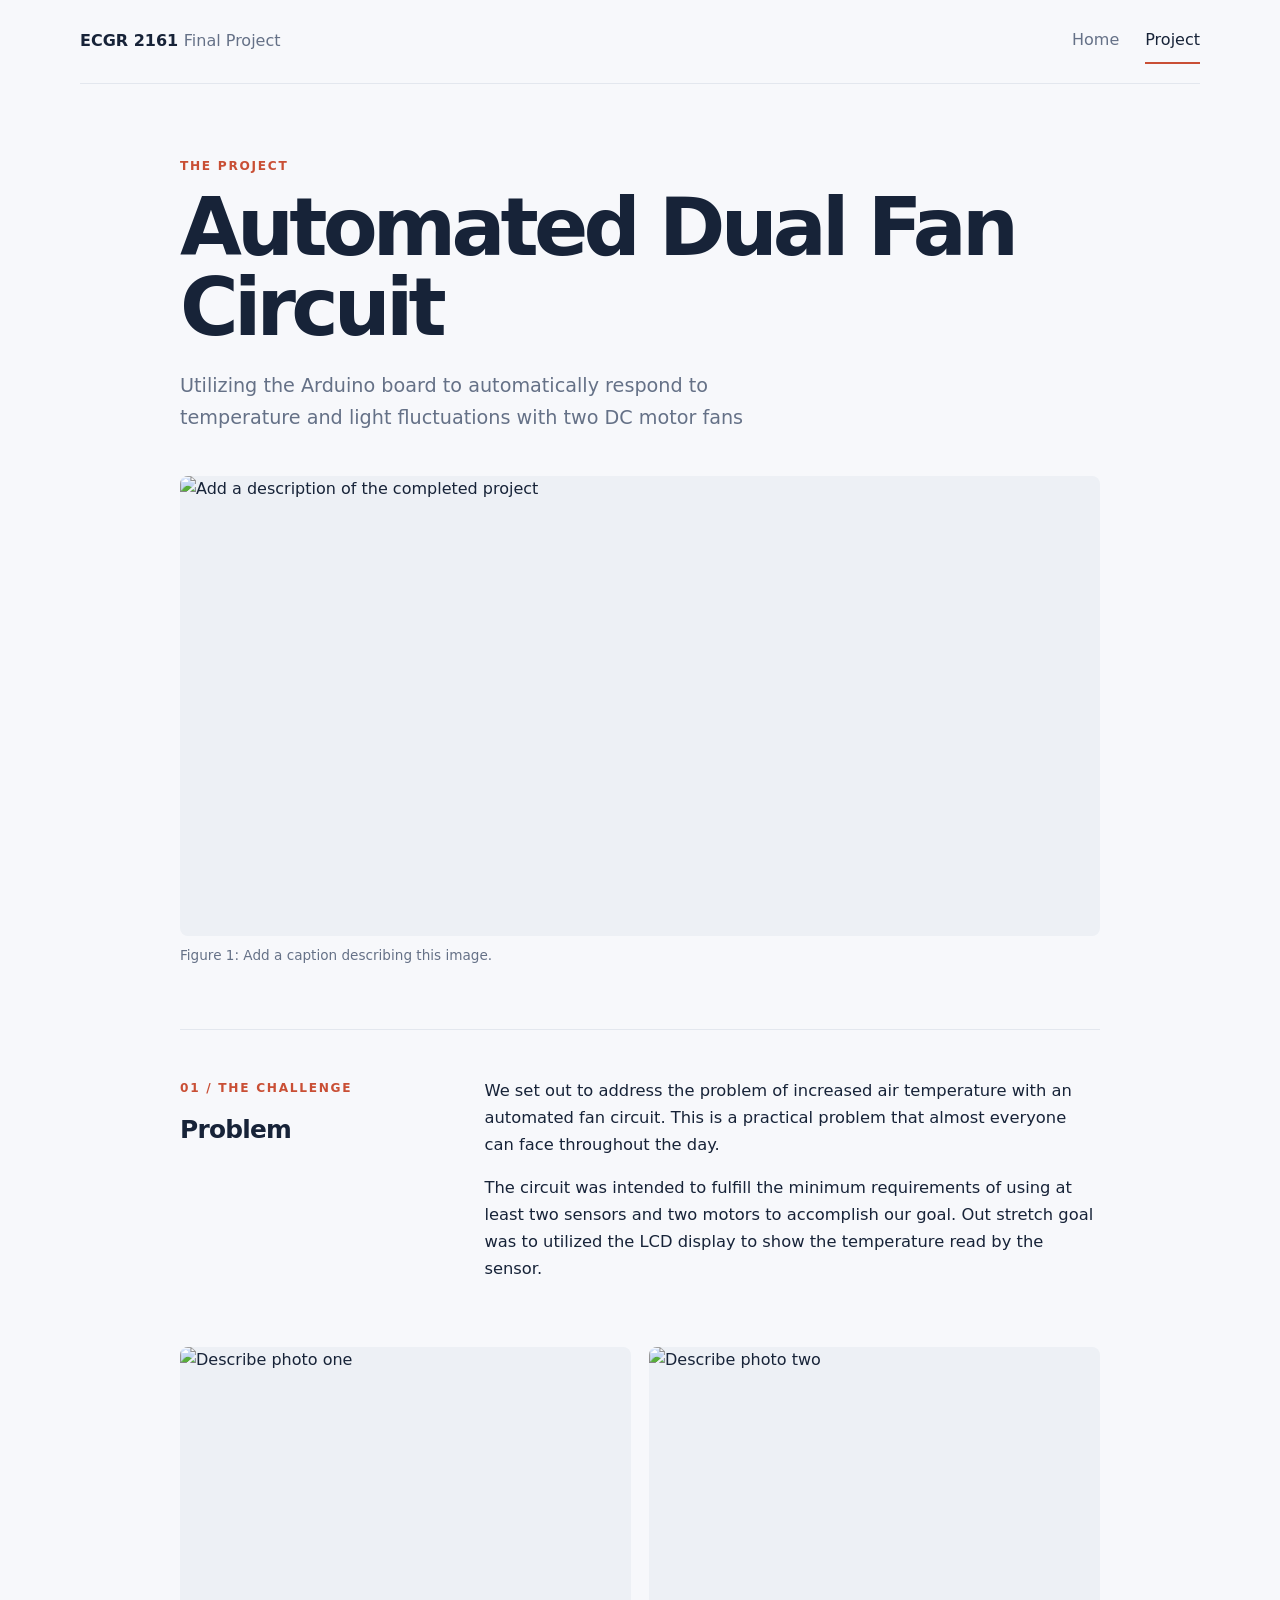
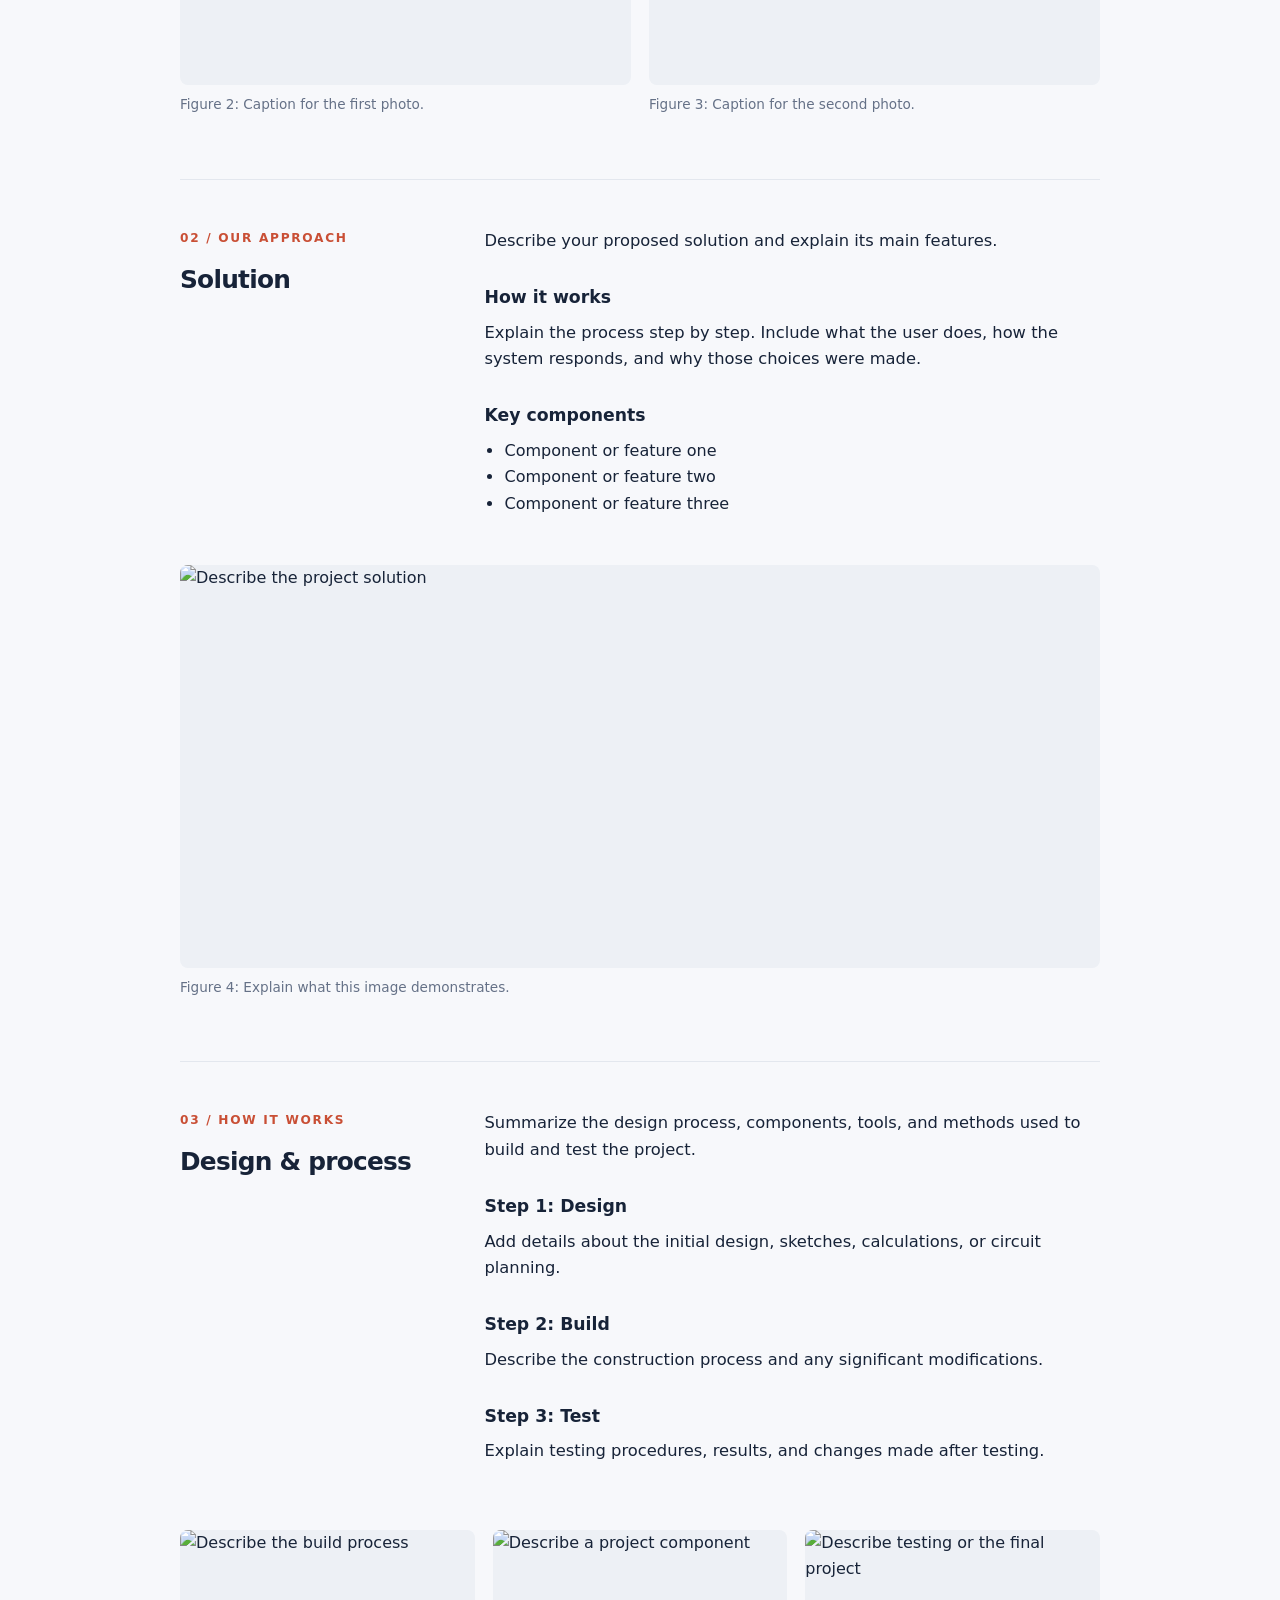
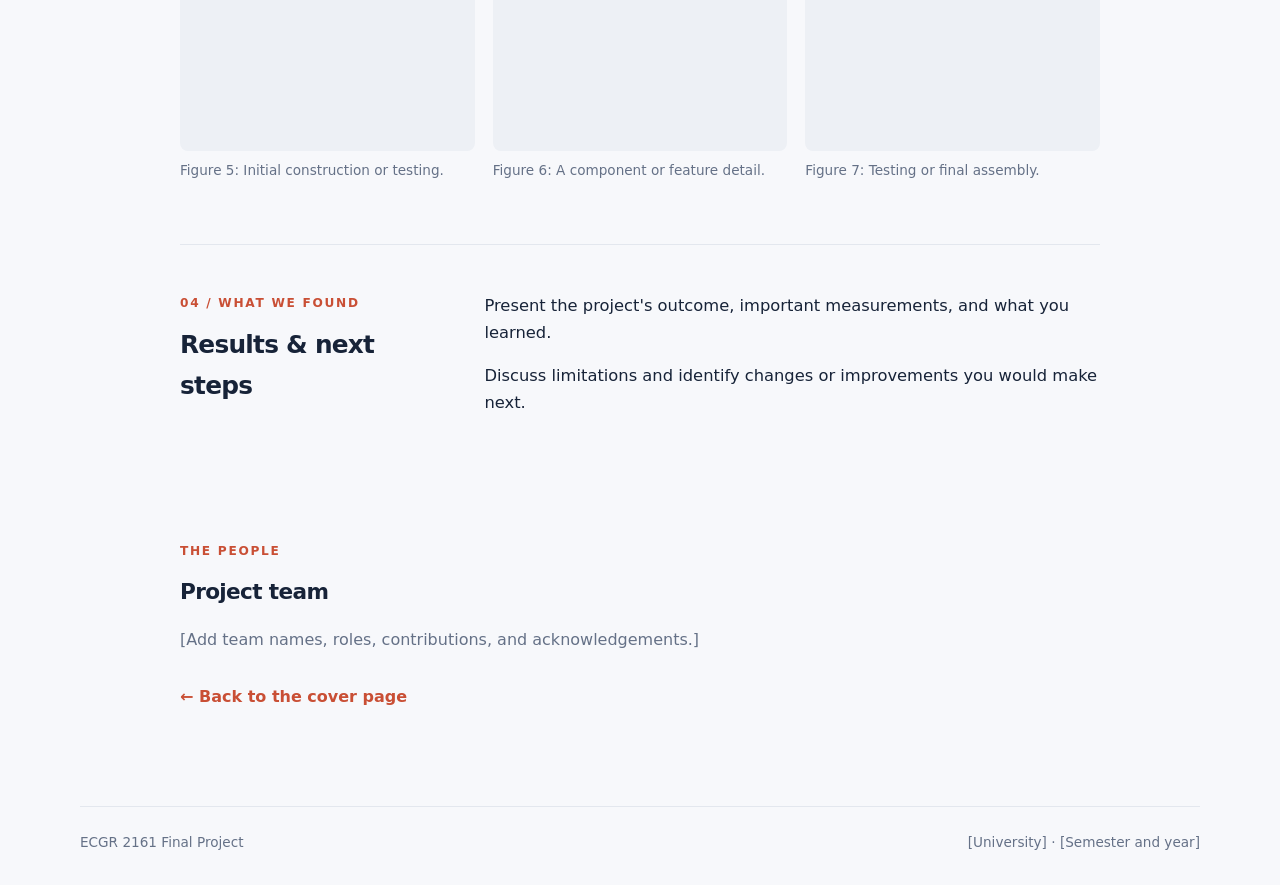
==== project.html @ 703b8fd9 "Revise project intro and challenge explanation Updated project description and challenge details for" ====
<!doctype html>
<html lang="en">
<head>
  <meta charset="utf-8">
  <meta name="viewport" content="width=device-width, initial-scale=1">
  <title>Project | ECGR 2161</title>
  <link rel="stylesheet" href="styles.css">
</head>
<body>
  <header>
    <a class="brand" href="index.html">ECGR 2161 <span>Final Project</span></a>
    <nav aria-label="Main navigation">
      <a href="index.html">Home</a>
      <a aria-current="page" href="project.html">Project</a>
    </nav>
  </header>

  <main class="project">
    <section class="heading">
      <p class="eyebrow">THE PROJECT</p>
      <h1>Automated Dual Fan Circuit</h1>
      <p class="intro">Utilizing the Arduino board to automatically respond to temperature and light fluctuations with two DC motor fans</p>
    </section>

    <figure class="hero-photo">
      <img src="images/project-main.jpg" alt="Add a description of the completed project">
      <figcaption>Figure 1: Add a caption describing this image.</figcaption>
    </figure>

    <section class="detail-section">
      <div class="detail-heading">
        <p class="eyebrow">01 / THE CHALLENGE</p>
        <h2>Problem</h2>
      </div>
      <div class="detail-copy">
        <p>We set out to address the problem of increased air temperature with an automated fan circuit. This is a practical problem that almost everyone can face throughout the day.</p>
        <p>The circuit was intended to fulfill the minimum requirements of using at least two sensors and two motors to accomplish our goal. Out stretch goal was to utilized the LCD display to show the temperature read by the sensor.</p>
      </div>
    </section>

    <figure class="photo-row">
      <div>
        <img src="images/problem-1.jpg" alt="Describe photo one">
        <figcaption>Figure 2: Caption for the first photo.</figcaption>
      </div>
      <div>
        <img src="images/problem-2.jpg" alt="Describe photo two">
        <figcaption>Figure 3: Caption for the second photo.</figcaption>
      </div>
    </figure>

    <section class="detail-section">
      <div class="detail-heading">
        <p class="eyebrow">02 / OUR APPROACH</p>
        <h2>Solution</h2>
      </div>
      <div class="detail-copy">
        <p>Describe your proposed solution and explain its main features.</p>
        <h3>How it works</h3>
        <p>Explain the process step by step. Include what the user does, how the system responds, and why those choices were made.</p>
        <h3>Key components</h3>
        <ul>
          <li>Component or feature one</li>
          <li>Component or feature two</li>
          <li>Component or feature three</li>
        </ul>
      </div>
    </section>

    <figure class="wide-photo">
      <img src="images/solution.jpg" alt="Describe the project solution">
      <figcaption>Figure 4: Explain what this image demonstrates.</figcaption>
    </figure>

    <section class="detail-section">
      <div class="detail-heading">
        <p class="eyebrow">03 / HOW IT WORKS</p>
        <h2>Design &amp; process</h2>
      </div>
      <div class="detail-copy">
        <p>Summarize the design process, components, tools, and methods used to build and test the project.</p>
        <h3>Step 1: Design</h3>
        <p>Add details about the initial design, sketches, calculations, or circuit planning.</p>
        <h3>Step 2: Build</h3>
        <p>Describe the construction process and any significant modifications.</p>
        <h3>Step 3: Test</h3>
        <p>Explain testing procedures, results, and changes made after testing.</p>
      </div>
    </section>

    <div class="gallery" aria-label="Project photo gallery">
      <figure>
        <img src="images/process-1.jpg" alt="Describe the build process">
        <figcaption>Figure 5: Initial construction or testing.</figcaption>
      </figure>
      <figure>
        <img src="images/process-2.jpg" alt="Describe a project component">
        <figcaption>Figure 6: A component or feature detail.</figcaption>
      </figure>
      <figure>
        <img src="images/process-3.jpg" alt="Describe testing or the final project">
        <figcaption>Figure 7: Testing or final assembly.</figcaption>
      </figure>
    </div>

    <section class="detail-section">
      <div class="detail-heading">
        <p class="eyebrow">04 / WHAT WE FOUND</p>
        <h2>Results &amp; next steps</h2>
      </div>
      <div class="detail-copy">
        <p>Present the project's outcome, important measurements, and what you learned.</p>
        <p>Discuss limitations and identify changes or improvements you would make next.</p>
      </div>
    </section>

    <section class="team">
      <p class="eyebrow">THE PEOPLE</p>
      <h2>Project team</h2>
      <p>[Add team names, roles, contributions, and acknowledgements.]</p>
    </section>

    <a class="link" href="index.html">← Back to the cover page</a>
  </main>

  <footer>ECGR 2161 Final Project <span>[University] · [Semester and year]</span></footer>
</body>
</html>
---- styles.css ----
:root{font-family:Inter,ui-sans-serif,system-ui,-apple-system,"Segoe UI",sans-serif;color:#172338;background:#f7f8fb;line-height:1.65;--muted:#657187;--accent:#c94f35;--line:#e3e7ee}*{box-sizing:border-box}body{margin:0}a{color:inherit}header,footer{width:min(1120px,calc(100% - 48px));margin:auto}header{min-height:84px;display:flex;align-items:center;justify-content:space-between;gap:24px;border-bottom:1px solid var(--line)}.brand{font-weight:800;text-decoration:none}.brand span{color:var(--muted);font-weight:500}nav{display:flex;gap:26px}nav a{text-decoration:none;color:var(--muted);padding:8px 0}nav a:hover,nav a[aria-current="page"]{color:#172338;border-bottom:2px solid var(--accent)}main{width:min(920px,calc(100% - 48px));margin:auto}.hero{padding:clamp(80px,14vw,150px) 0 90px}.eyebrow{color:var(--accent);font-size:.76rem;font-weight:800;letter-spacing:.14em}h1,h2,p{margin-top:0}h1{font-size:clamp(3rem,8vw,6rem);line-height:1;letter-spacing:-.06em;margin-bottom:22px}h1 span{color:var(--accent)}.intro{max-width:620px;color:var(--muted);font-size:1.2rem}.button{display:inline-block;margin:16px 0;padding:13px 20px;border-radius:6px;background:#172338;color:white;text-decoration:none;font-weight:700}.button:hover{background:var(--accent)}.muted{color:var(--muted);font-size:.9rem}.summary,article{padding:28px;border:1px solid var(--line);border-radius:10px;background:white}.summary{display:grid;grid-template-columns:1fr 1.2fr;gap:8px 32px}.summary .eyebrow,.summary h2{margin-bottom:0}.summary>p:nth-of-type(2){color:var(--muted)}.link{color:var(--accent);font-weight:750;text-decoration:none}.link:hover{text-decoration:underline}.project{padding:72px 0 96px}.heading{margin-bottom:42px}.heading h1{font-size:clamp(2.8rem,7vw,5rem)}figure{margin:0}img{display:block;width:100%;height:auto;border-radius:8px;background:#edf0f5}.hero-photo,.wide-photo{margin:0 0 64px}.hero-photo img{aspect-ratio:16/8;object-fit:cover}.wide-photo img{aspect-ratio:16/7;object-fit:cover}.photo-row{display:grid;grid-template-columns:1fr 1fr;gap:18px;margin:0 0 64px}.photo-row img{aspect-ratio:4/3;object-fit:cover}.gallery{display:grid;grid-template-columns:repeat(3,1fr);gap:18px;margin:0 0 64px}.gallery img{aspect-ratio:4/3;object-fit:cover}.gallery figure{min-width:0}figcaption{padding-top:10px;color:var(--muted);font-size:.85rem;line-height:1.45}.detail-section{display:grid;grid-template-columns:minmax(180px,.75fr) minmax(0,1.8fr);gap:48px;padding:48px 0;border-top:1px solid var(--line)}.detail-heading h2{font-size:1.55rem;letter-spacing:-.03em}.detail-copy{min-width:0}.detail-copy p{font-size:1.02rem}.detail-copy h3{margin:28px 0 8px;font-size:1.08rem}.detail-copy ul{margin:8px 0 0;padding-left:20px}.team{margin:60px 0 30px}.team h2{font-size:1.35rem;letter-spacing:-.03em}.team p:last-child{color:var(--muted)}footer{display:flex;justify-content:space-between;gap:16px;padding:24px 0 32px;border-top:1px solid var(--line);color:var(--muted);font-size:.85rem}@media(max-width:640px){header,footer{width:calc(100% - 32px)}main{width:calc(100% - 32px)}.brand span{display:block;font-size:.82rem}nav{gap:16px}.summary,.detail-section{grid-template-columns:1fr}.detail-section{gap:8px;padding:36px 0}.photo-row,.gallery{grid-template-columns:1fr}.hero-photo,.wide-photo,.photo-row,.gallery{margin-bottom:44px}.hero-photo img{aspect-ratio:4/3}.wide-photo img{aspect-ratio:4/3}footer{flex-direction:column}}
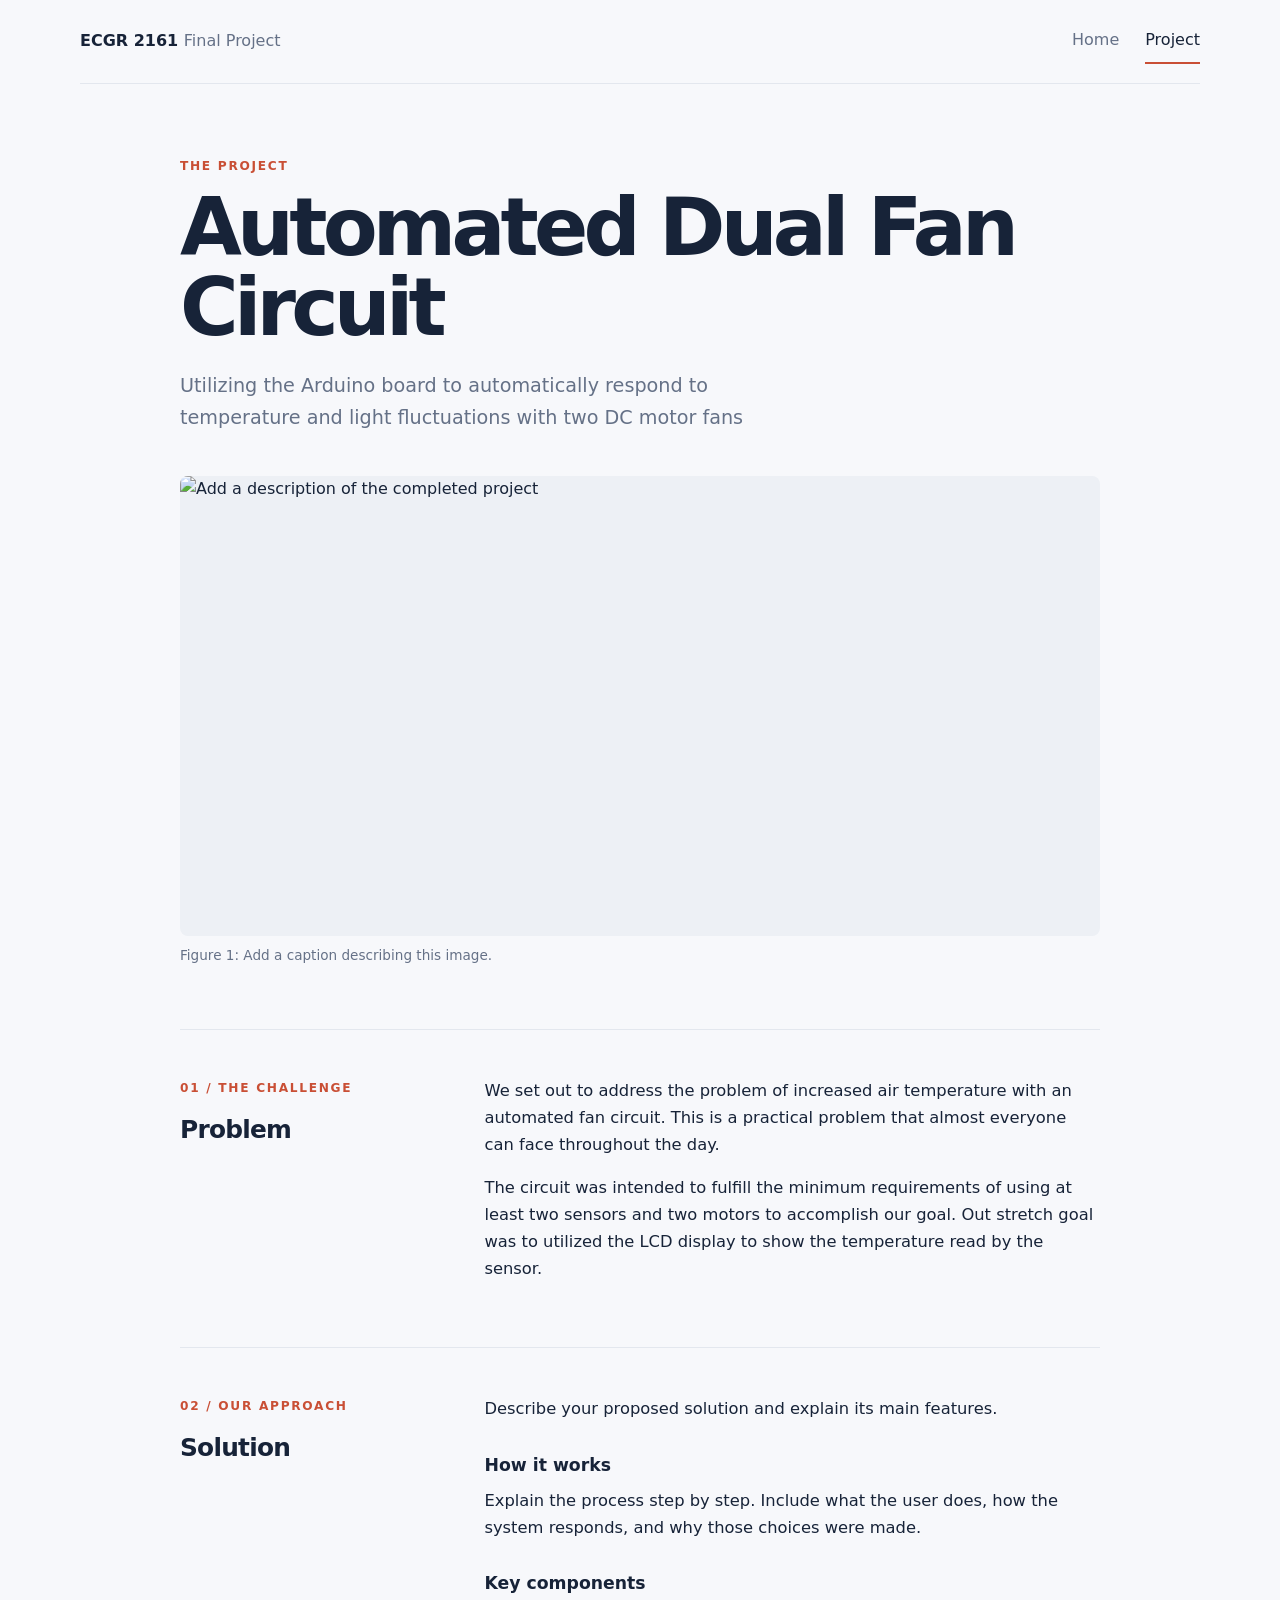
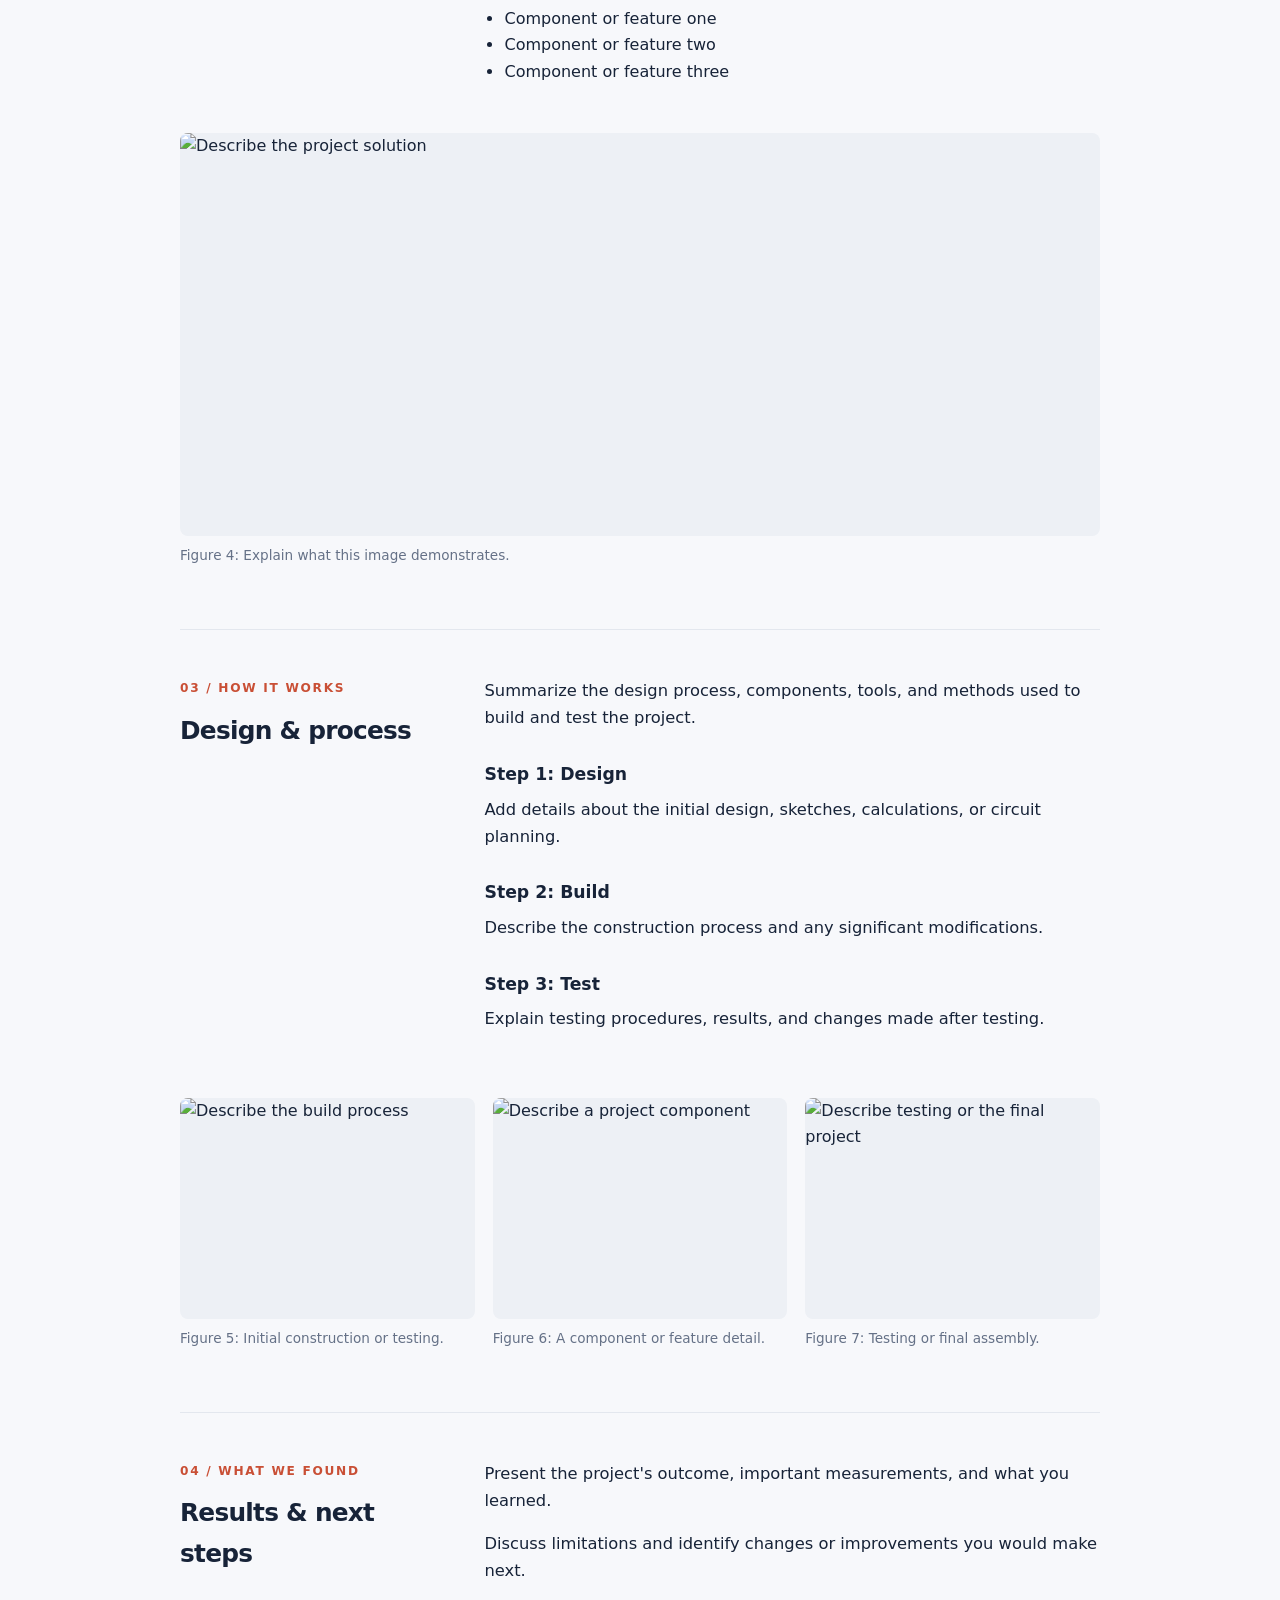
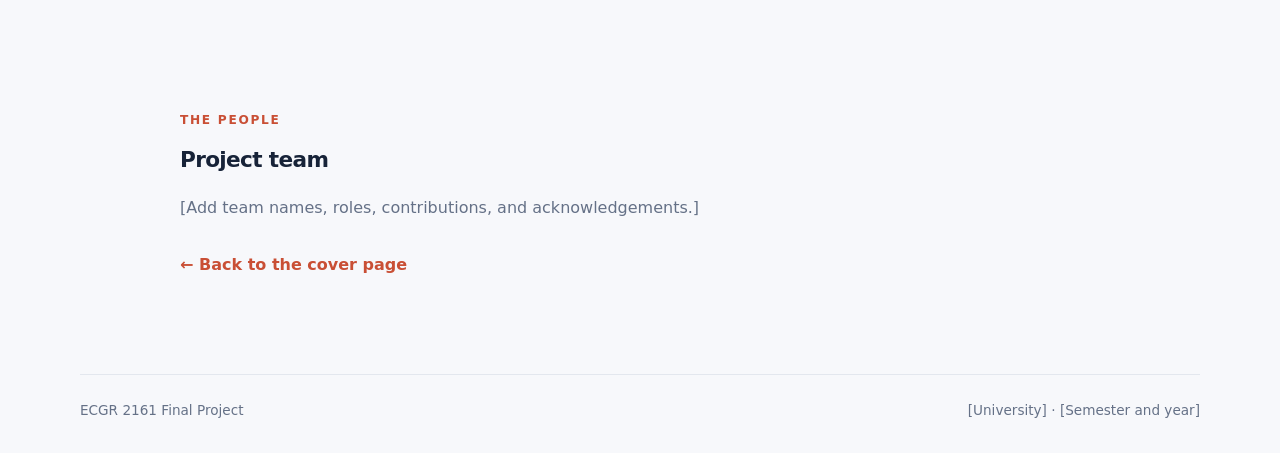
==== commit be73b009: "Remove photo figures from project.html Removed photo figures from the project description." ====
--- a/project.html
+++ b/project.html
@@ -37,17 +37,6 @@
         <p>The circuit was intended to fulfill the minimum requirements of using at least two sensors and two motors to accomplish our goal. Out stretch goal was to utilized the LCD display to show the temperature read by the sensor.</p>
       </div>
     </section>
-
-    <figure class="photo-row">
-      <div>
-        <img src="images/problem-1.jpg" alt="Describe photo one">
-        <figcaption>Figure 2: Caption for the first photo.</figcaption>
-      </div>
-      <div>
-        <img src="images/problem-2.jpg" alt="Describe photo two">
-        <figcaption>Figure 3: Caption for the second photo.</figcaption>
-      </div>
-    </figure>
 
     <section class="detail-section">
       <div class="detail-heading">
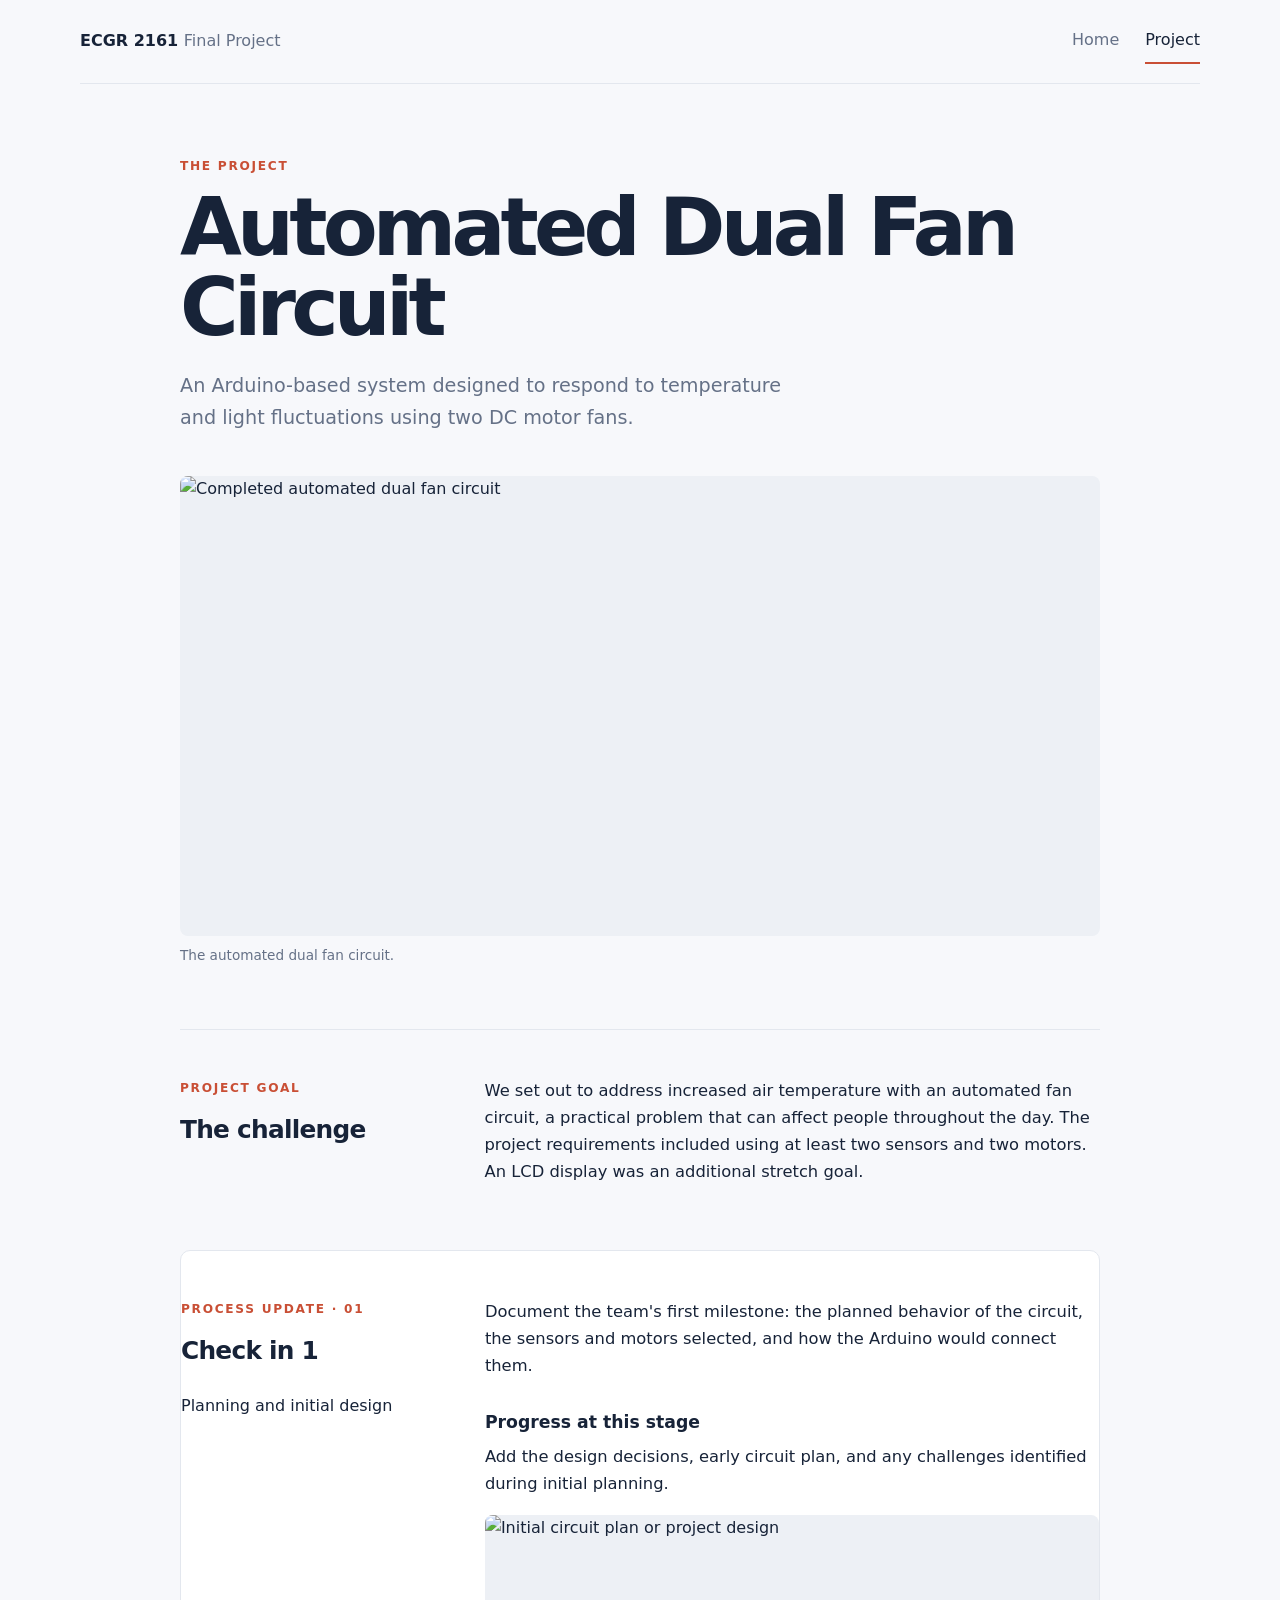
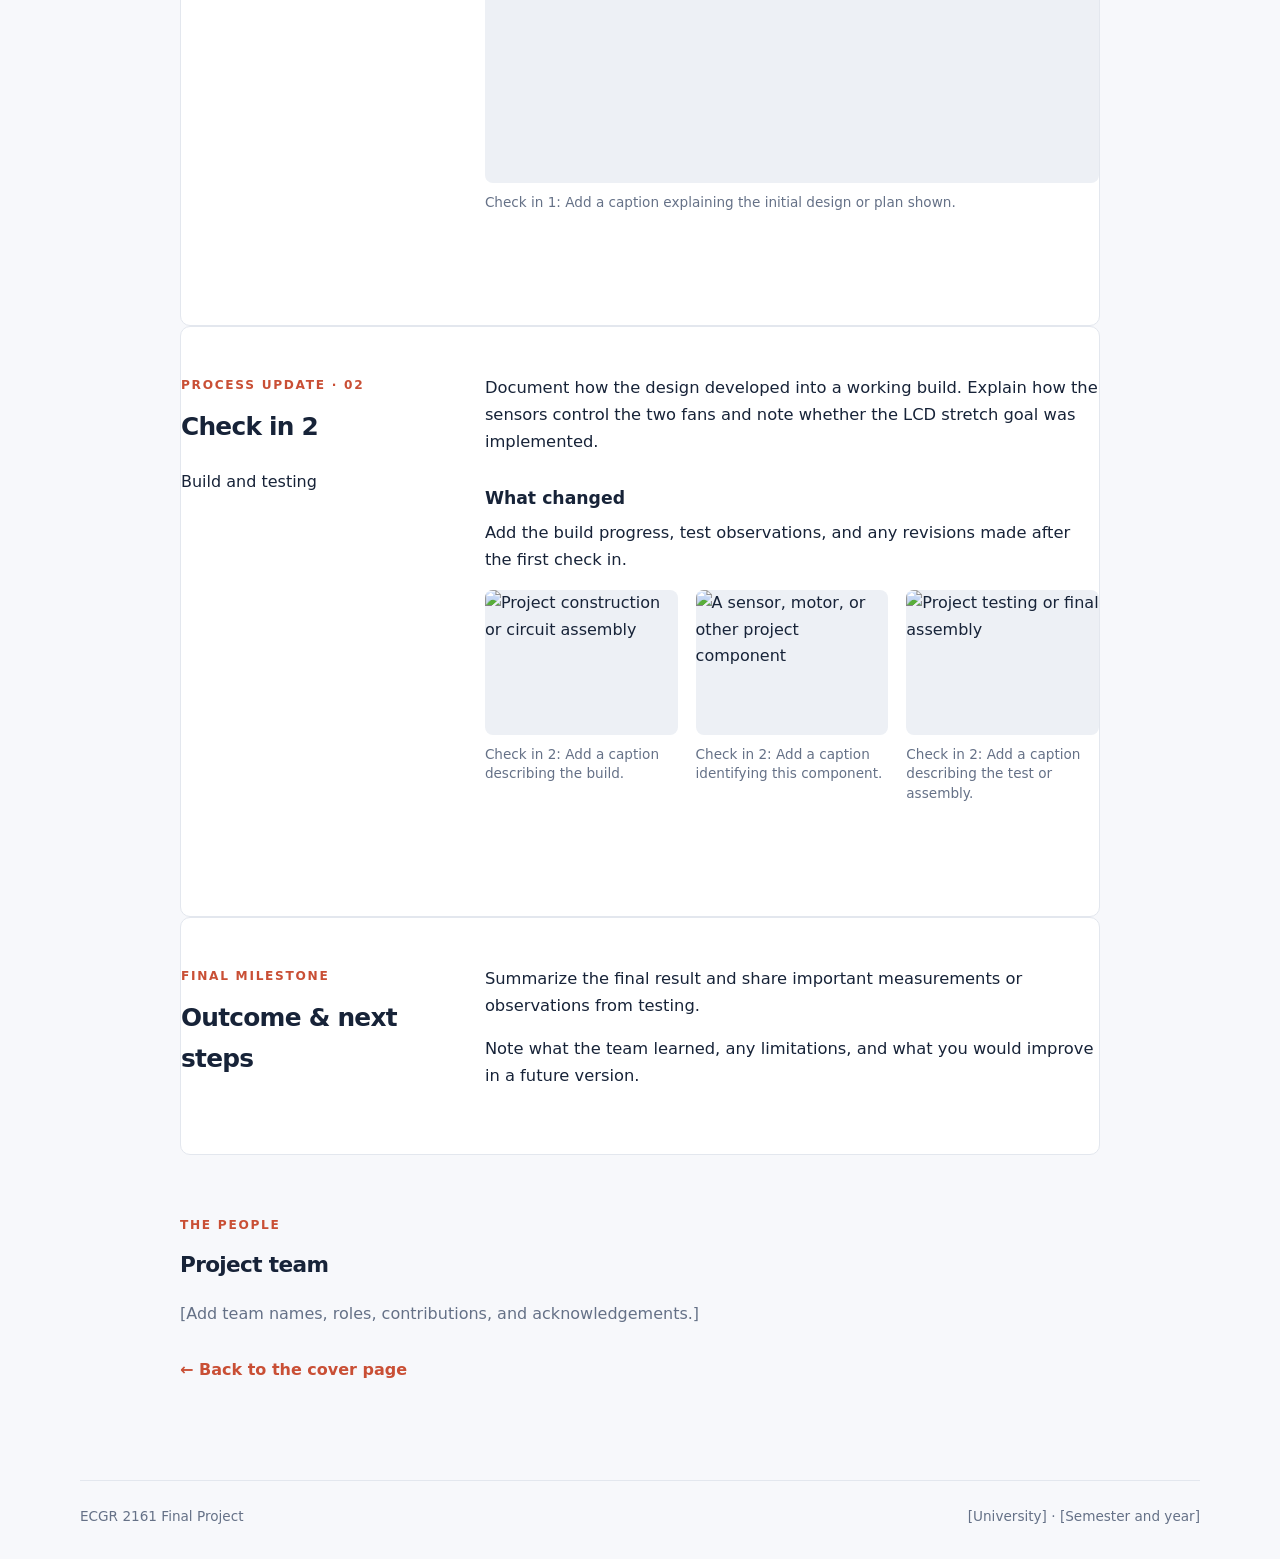
==== commit 877fe463: "Restructure project page as a process timeline" ====
--- a/project.html
+++ b/project.html
@@ -19,88 +19,79 @@
     <section class="heading">
       <p class="eyebrow">THE PROJECT</p>
       <h1>Automated Dual Fan Circuit</h1>
-      <p class="intro">Utilizing the Arduino board to automatically respond to temperature and light fluctuations with two DC motor fans</p>
+      <p class="intro">An Arduino-based system designed to respond to temperature and light fluctuations using two DC motor fans.</p>
     </section>
 
     <figure class="hero-photo">
-      <img src="images/project-main.jpg" alt="Add a description of the completed project">
-      <figcaption>Figure 1: Add a caption describing this image.</figcaption>
+      <img src="images/project-main.jpg" alt="Completed automated dual fan circuit">
+      <figcaption>The automated dual fan circuit.</figcaption>
     </figure>
 
     <section class="detail-section">
       <div class="detail-heading">
-        <p class="eyebrow">01 / THE CHALLENGE</p>
-        <h2>Problem</h2>
+        <p class="eyebrow">PROJECT GOAL</p>
+        <h2>The challenge</h2>
       </div>
       <div class="detail-copy">
-        <p>We set out to address the problem of increased air temperature with an automated fan circuit. This is a practical problem that almost everyone can face throughout the day.</p>
-        <p>The circuit was intended to fulfill the minimum requirements of using at least two sensors and two motors to accomplish our goal. Out stretch goal was to utilized the LCD display to show the temperature read by the sensor.</p>
+        <p>We set out to address increased air temperature with an automated fan circuit, a practical problem that can affect people throughout the day. The project requirements included using at least two sensors and two motors. An LCD display was an additional stretch goal.</p>
       </div>
     </section>
 
-    <section class="detail-section">
-      <div class="detail-heading">
-        <p class="eyebrow">02 / OUR APPROACH</p>
-        <h2>Solution</h2>
-      </div>
-      <div class="detail-copy">
-        <p>Describe your proposed solution and explain its main features.</p>
-        <h3>How it works</h3>
-        <p>Explain the process step by step. Include what the user does, how the system responds, and why those choices were made.</p>
-        <h3>Key components</h3>
-        <ul>
-          <li>Component or feature one</li>
-          <li>Component or feature two</li>
-          <li>Component or feature three</li>
-        </ul>
-      </div>
-    </section>
+    <section class="timeline" aria-label="Project process timeline">
+      <article class="detail-section timeline-entry">
+        <div class="detail-heading">
+          <p class="eyebrow">PROCESS UPDATE · 01</p>
+          <h2>Check in 1</h2>
+          <p>Planning and initial design</p>
+        </div>
+        <div class="detail-copy">
+          <p>Document the team's first milestone: the planned behavior of the circuit, the sensors and motors selected, and how the Arduino would connect them.</p>
+          <h3>Progress at this stage</h3>
+          <p>Add the design decisions, early circuit plan, and any challenges identified during initial planning.</p>
+          <figure class="wide-photo">
+            <img src="images/solution.jpg" alt="Initial circuit plan or project design">
+            <figcaption>Check in 1: Add a caption explaining the initial design or plan shown.</figcaption>
+          </figure>
+        </div>
+      </article>
 
-    <figure class="wide-photo">
-      <img src="images/solution.jpg" alt="Describe the project solution">
-      <figcaption>Figure 4: Explain what this image demonstrates.</figcaption>
-    </figure>
+      <article class="detail-section timeline-entry">
+        <div class="detail-heading">
+          <p class="eyebrow">PROCESS UPDATE · 02</p>
+          <h2>Check in 2</h2>
+          <p>Build and testing</p>
+        </div>
+        <div class="detail-copy">
+          <p>Document how the design developed into a working build. Explain how the sensors control the two fans and note whether the LCD stretch goal was implemented.</p>
+          <h3>What changed</h3>
+          <p>Add the build progress, test observations, and any revisions made after the first check in.</p>
+          <div class="gallery" aria-label="Check in 2 build and testing photos">
+            <figure>
+              <img src="images/process-1.jpg" alt="Project construction or circuit assembly">
+              <figcaption>Check in 2: Add a caption describing the build.</figcaption>
+            </figure>
+            <figure>
+              <img src="images/process-2.jpg" alt="A sensor, motor, or other project component">
+              <figcaption>Check in 2: Add a caption identifying this component.</figcaption>
+            </figure>
+            <figure>
+              <img src="images/process-3.jpg" alt="Project testing or final assembly">
+              <figcaption>Check in 2: Add a caption describing the test or assembly.</figcaption>
+            </figure>
+          </div>
+        </div>
+      </article>
 
-    <section class="detail-section">
-      <div class="detail-heading">
-        <p class="eyebrow">03 / HOW IT WORKS</p>
-        <h2>Design &amp; process</h2>
-      </div>
-      <div class="detail-copy">
-        <p>Summarize the design process, components, tools, and methods used to build and test the project.</p>
-        <h3>Step 1: Design</h3>
-        <p>Add details about the initial design, sketches, calculations, or circuit planning.</p>
-        <h3>Step 2: Build</h3>
-        <p>Describe the construction process and any significant modifications.</p>
-        <h3>Step 3: Test</h3>
-        <p>Explain testing procedures, results, and changes made after testing.</p>
-      </div>
-    </section>
-
-    <div class="gallery" aria-label="Project photo gallery">
-      <figure>
-        <img src="images/process-1.jpg" alt="Describe the build process">
-        <figcaption>Figure 5: Initial construction or testing.</figcaption>
-      </figure>
-      <figure>
-        <img src="images/process-2.jpg" alt="Describe a project component">
-        <figcaption>Figure 6: A component or feature detail.</figcaption>
-      </figure>
-      <figure>
-        <img src="images/process-3.jpg" alt="Describe testing or the final project">
-        <figcaption>Figure 7: Testing or final assembly.</figcaption>
-      </figure>
-    </div>
-
-    <section class="detail-section">
-      <div class="detail-heading">
-        <p class="eyebrow">04 / WHAT WE FOUND</p>
-        <h2>Results &amp; next steps</h2>
-      </div>
-      <div class="detail-copy">
-        <p>Present the project's outcome, important measurements, and what you learned.</p>
-        <p>Discuss limitations and identify changes or improvements you would make next.</p>
-      </div>
+      <article class="detail-section timeline-entry">
+        <div class="detail-heading">
+          <p class="eyebrow">FINAL MILESTONE</p>
+          <h2>Outcome &amp; next steps</h2>
+        </div>
+        <div class="detail-copy">
+          <p>Summarize the final result and share important measurements or observations from testing.</p>
+          <p>Note what the team learned, any limitations, and what you would improve in a future version.</p>
+        </div>
+      </article>
     </section>
 
     <section class="team">
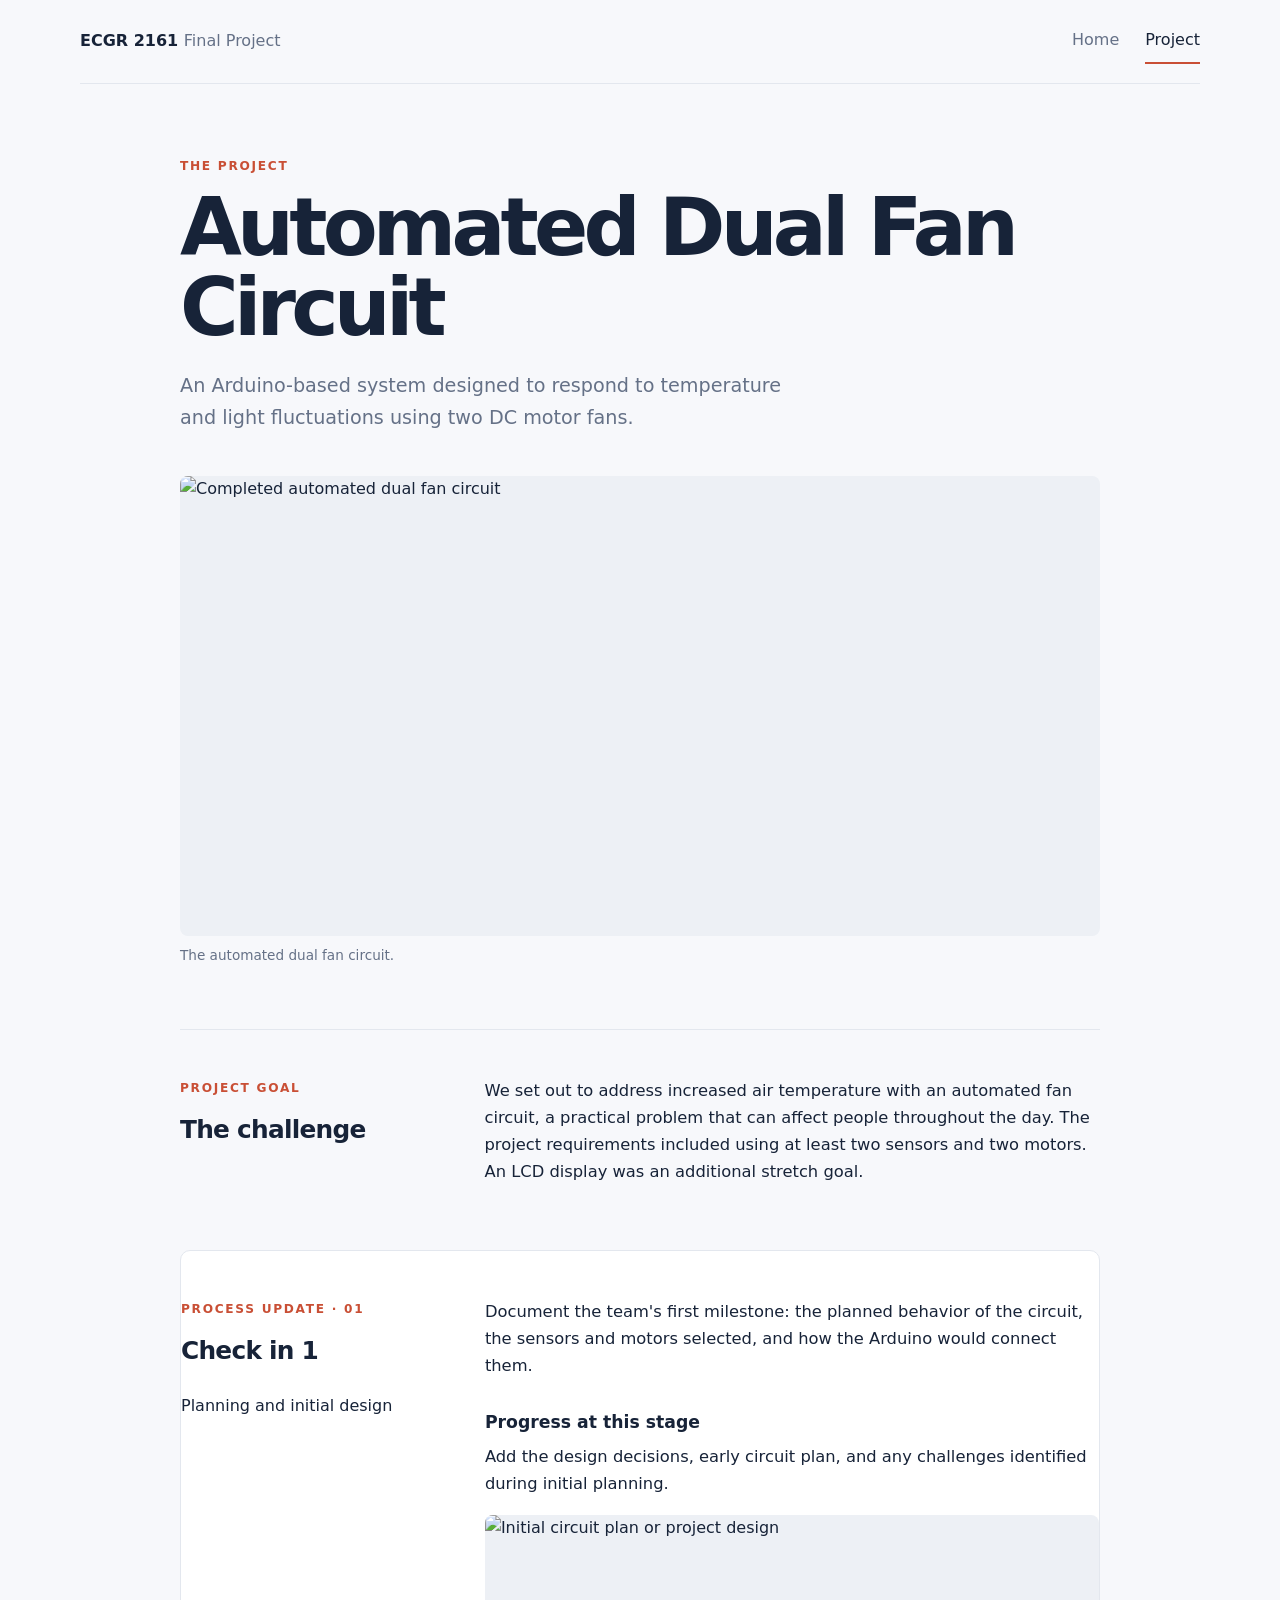
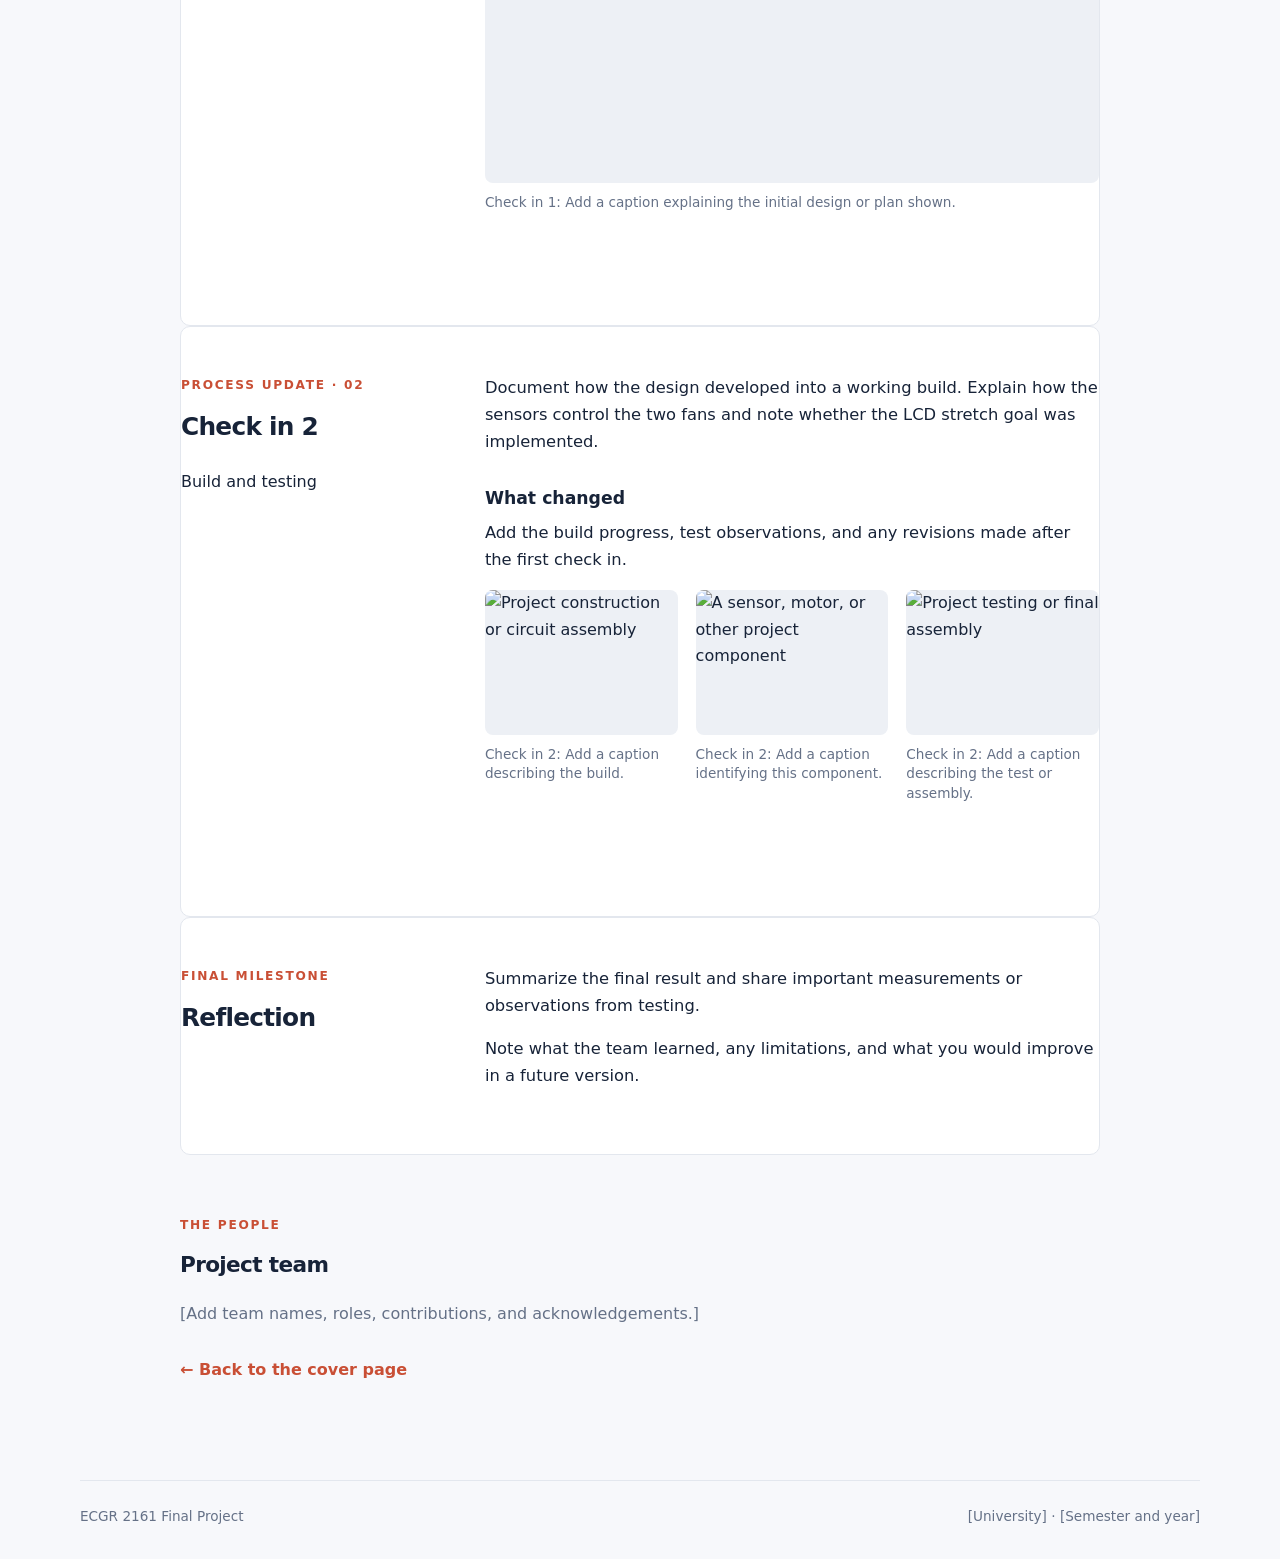
==== commit b170a288: "Change heading from 'Outcome & next steps' to 'Reflection'" ====
--- a/project.html
+++ b/project.html
@@ -85,7 +85,7 @@
       <article class="detail-section timeline-entry">
         <div class="detail-heading">
           <p class="eyebrow">FINAL MILESTONE</p>
-          <h2>Outcome &amp; next steps</h2>
+          <h2>Reflection</h2>
         </div>
         <div class="detail-copy">
           <p>Summarize the final result and share important measurements or observations from testing.</p>
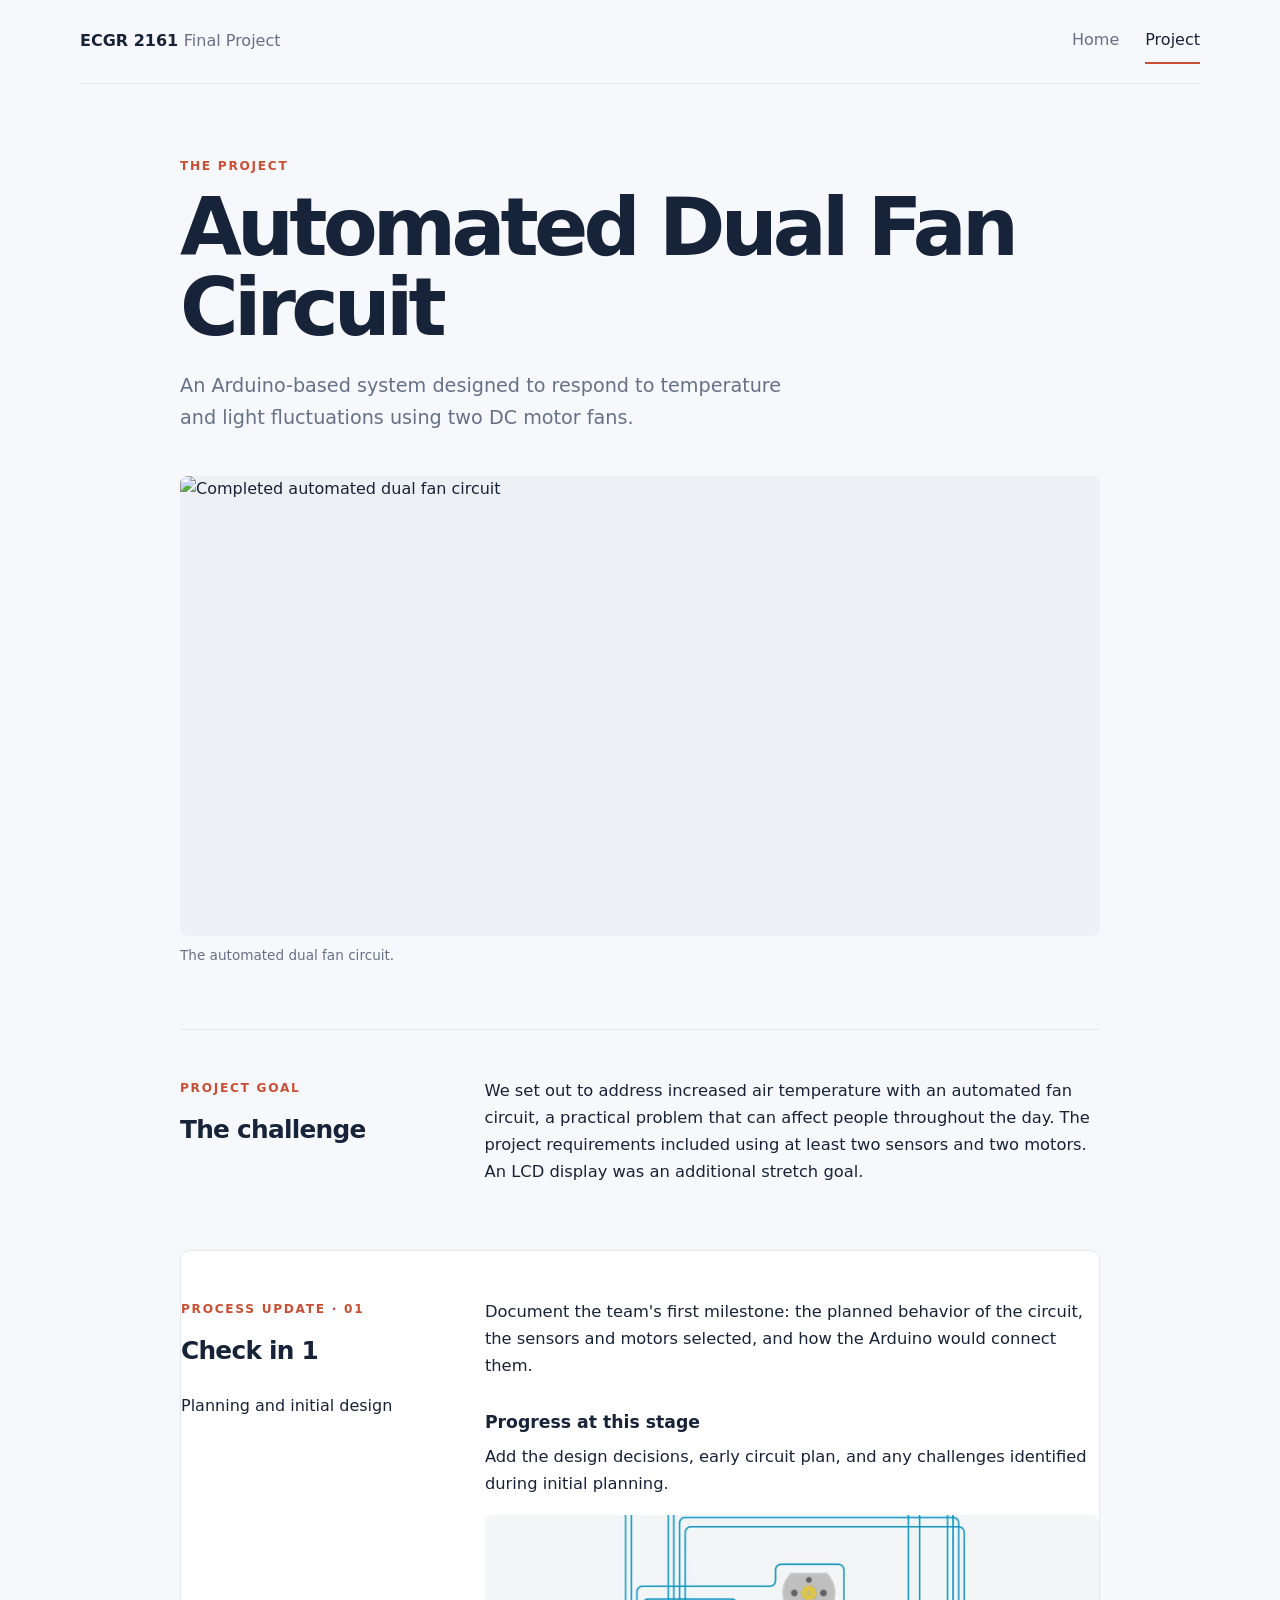
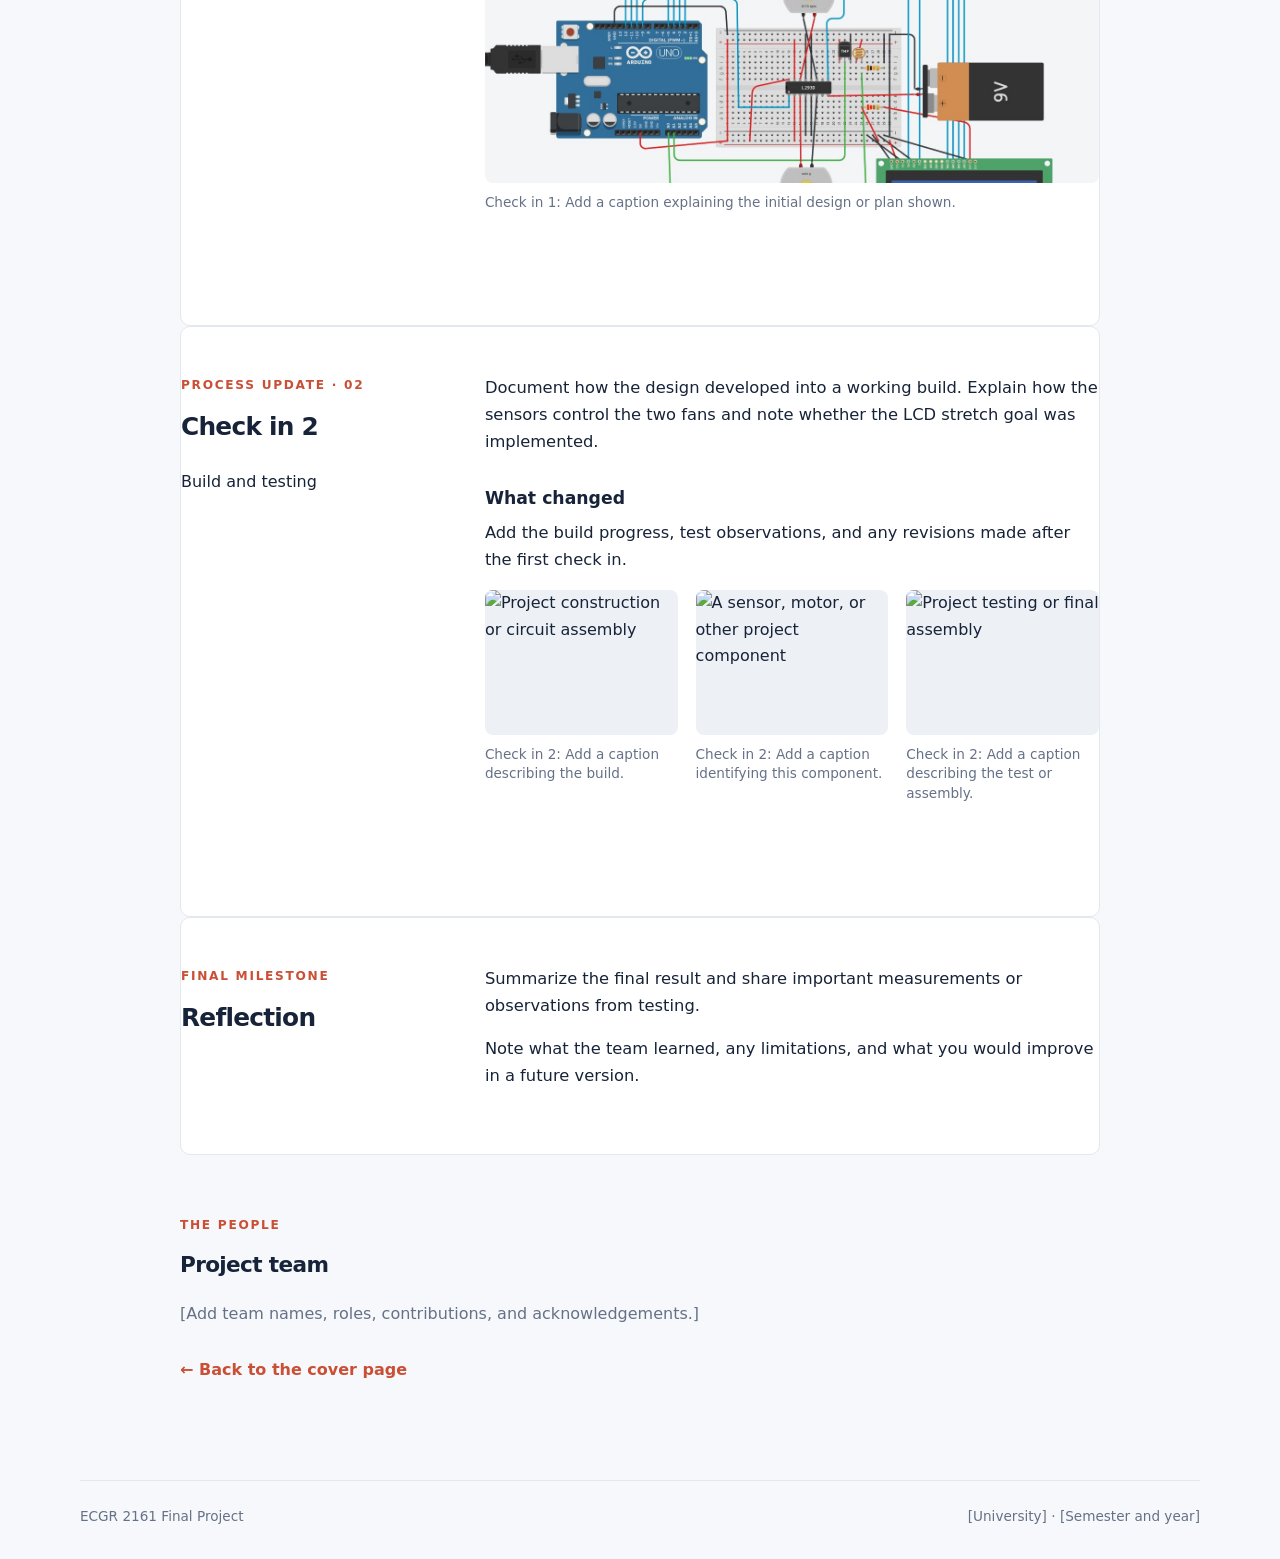
==== commit 3fb845bb: "Update image source in project.html" ====
--- a/project.html
+++ b/project.html
@@ -49,7 +49,7 @@
           <h3>Progress at this stage</h3>
           <p>Add the design decisions, early circuit plan, and any challenges identified during initial planning.</p>
           <figure class="wide-photo">
-            <img src="images/solution.jpg" alt="Initial circuit plan or project design">
+            <img src="Screenshot 2026-11-23 091937.jpg" alt="Initial circuit plan or project design">
             <figcaption>Check in 1: Add a caption explaining the initial design or plan shown.</figcaption>
           </figure>
         </div>
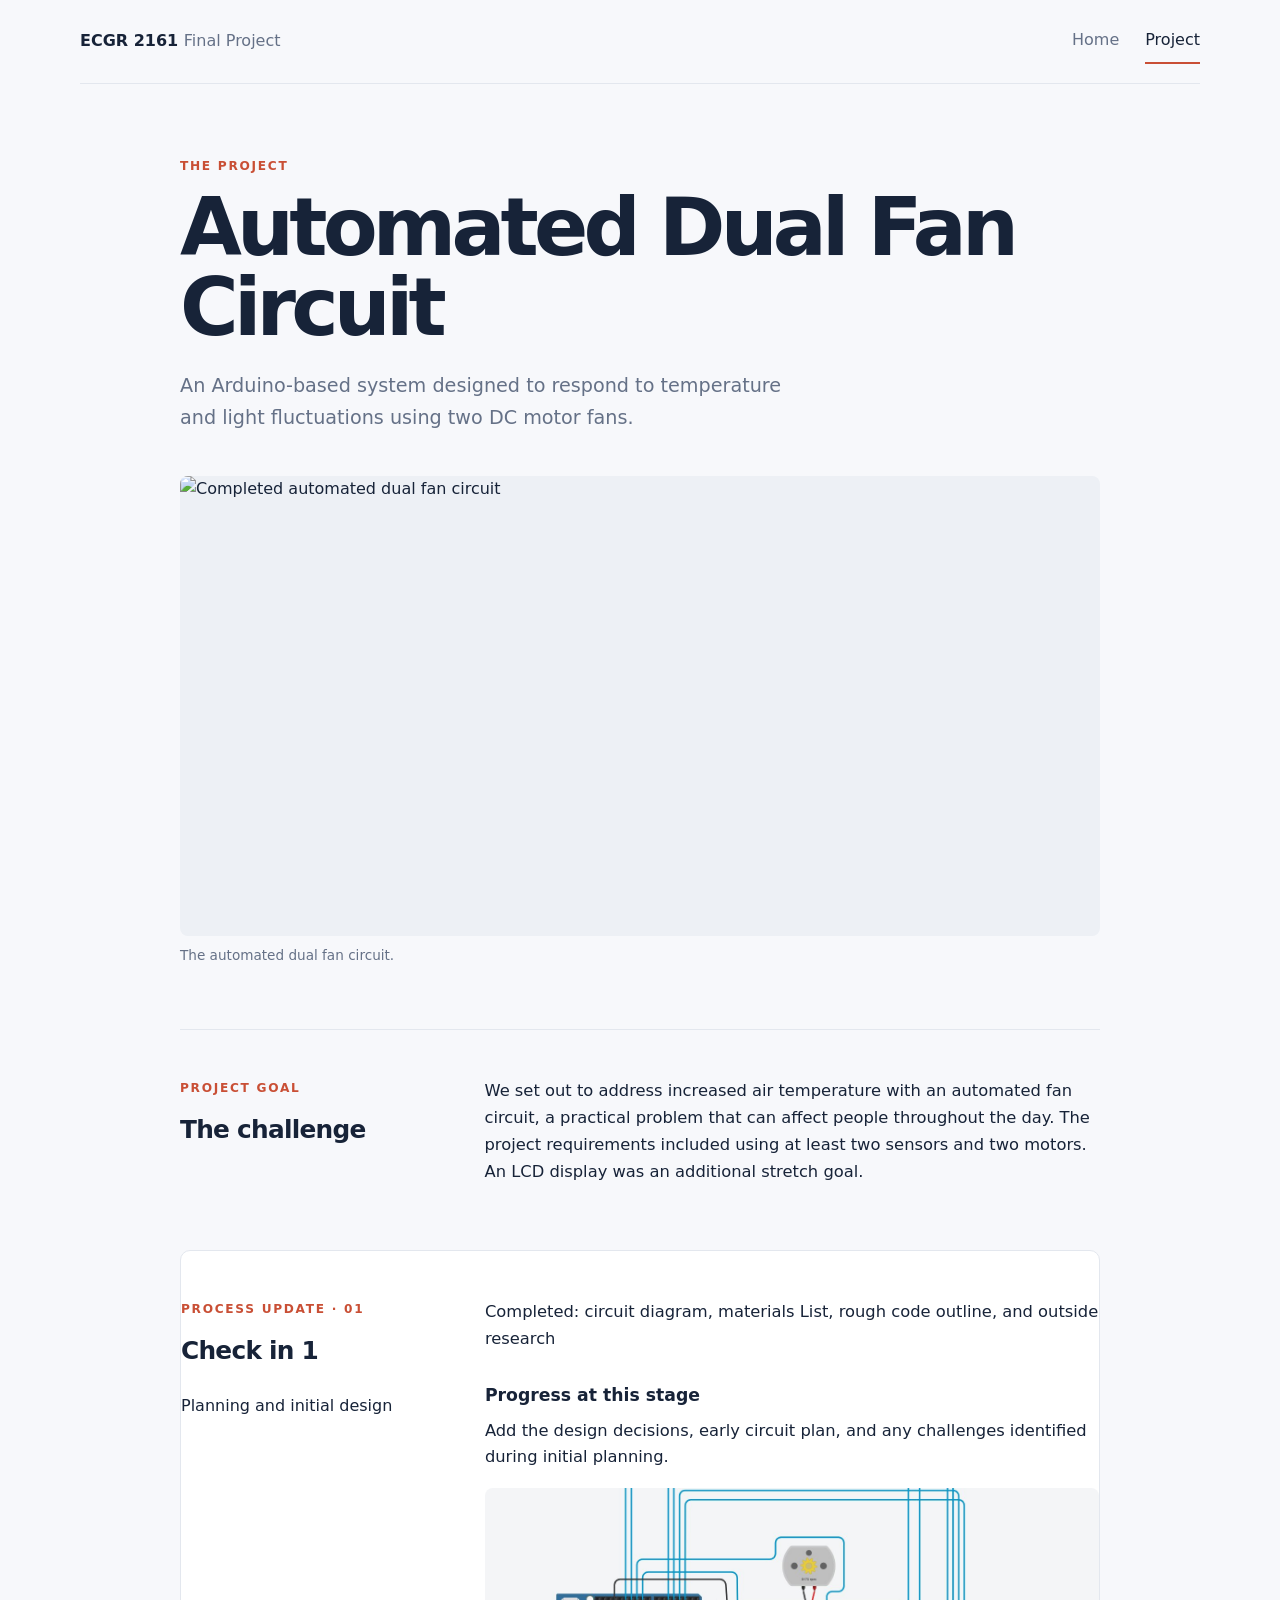
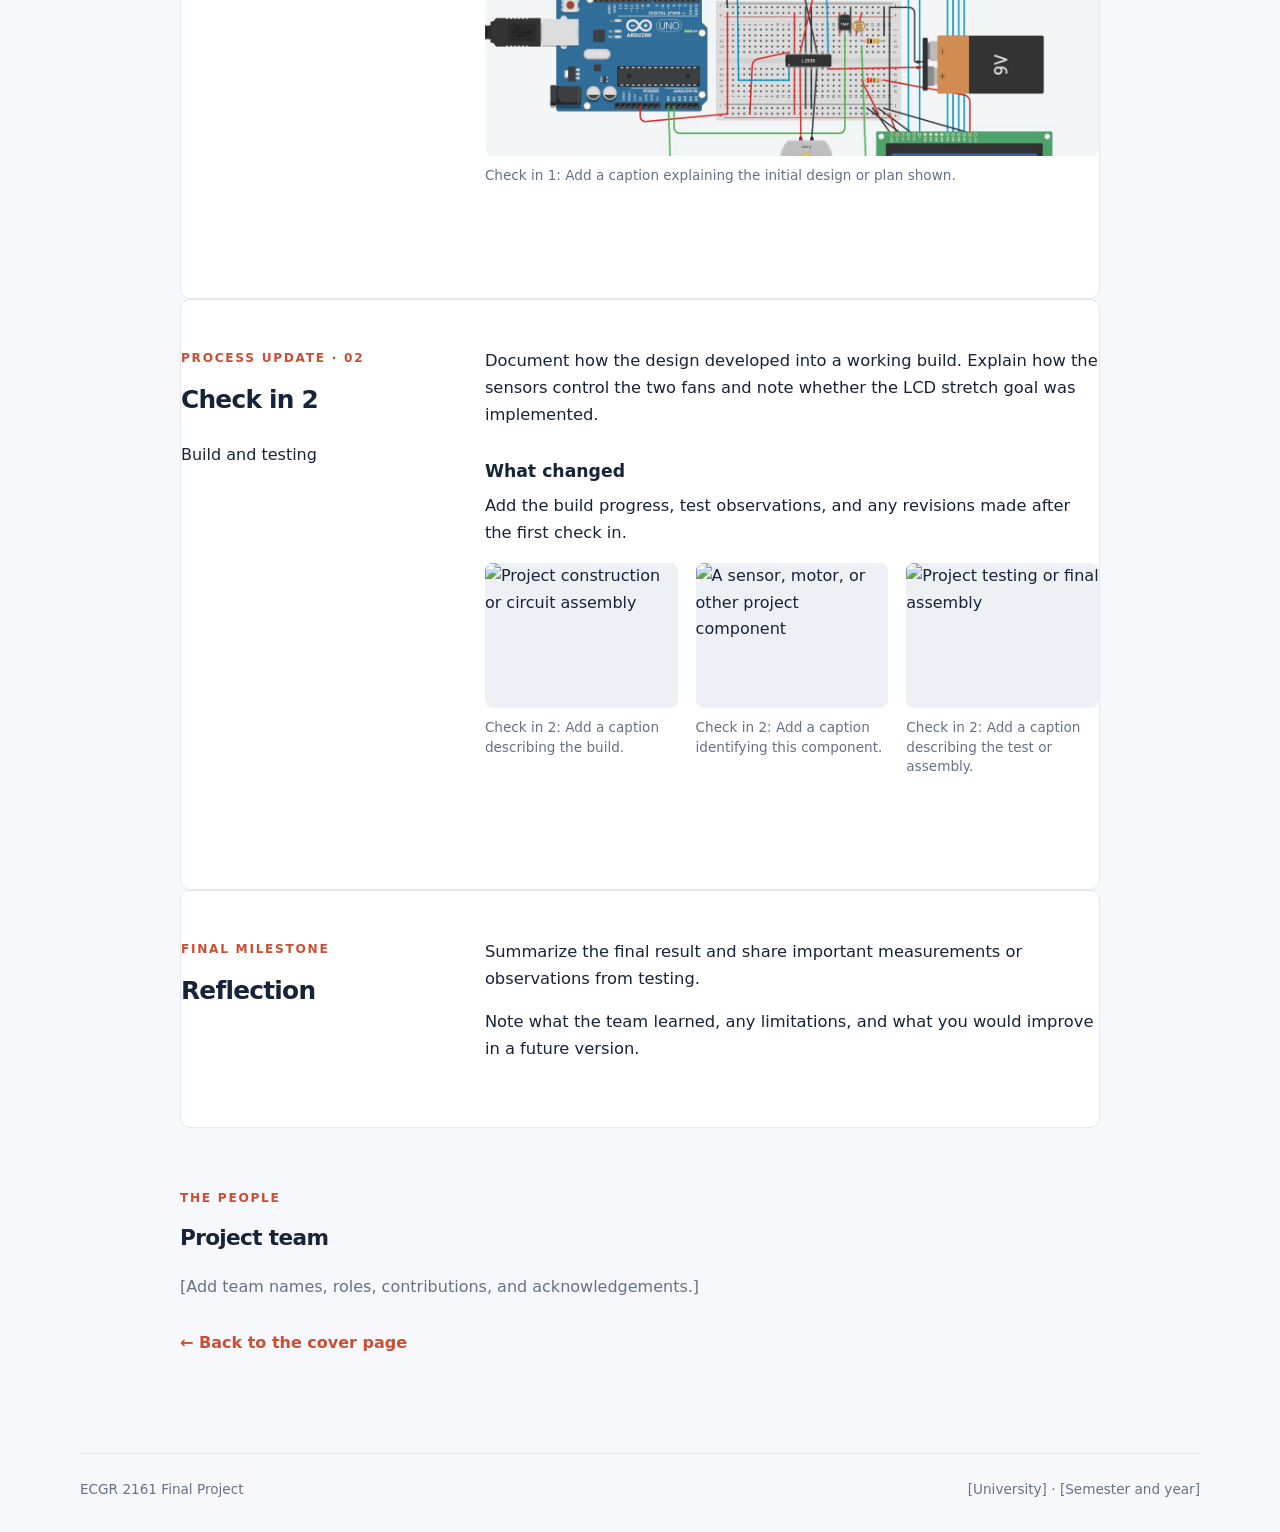
==== commit 6151beed: "Update project milestone description in project.html" ====
--- a/project.html
+++ b/project.html
@@ -45,7 +45,7 @@
           <p>Planning and initial design</p>
         </div>
         <div class="detail-copy">
-          <p>Document the team's first milestone: the planned behavior of the circuit, the sensors and motors selected, and how the Arduino would connect them.</p>
+          <p>Completed: circuit diagram, materials List, rough code outline, and outside research</p>
           <h3>Progress at this stage</h3>
           <p>Add the design decisions, early circuit plan, and any challenges identified during initial planning.</p>
           <figure class="wide-photo">
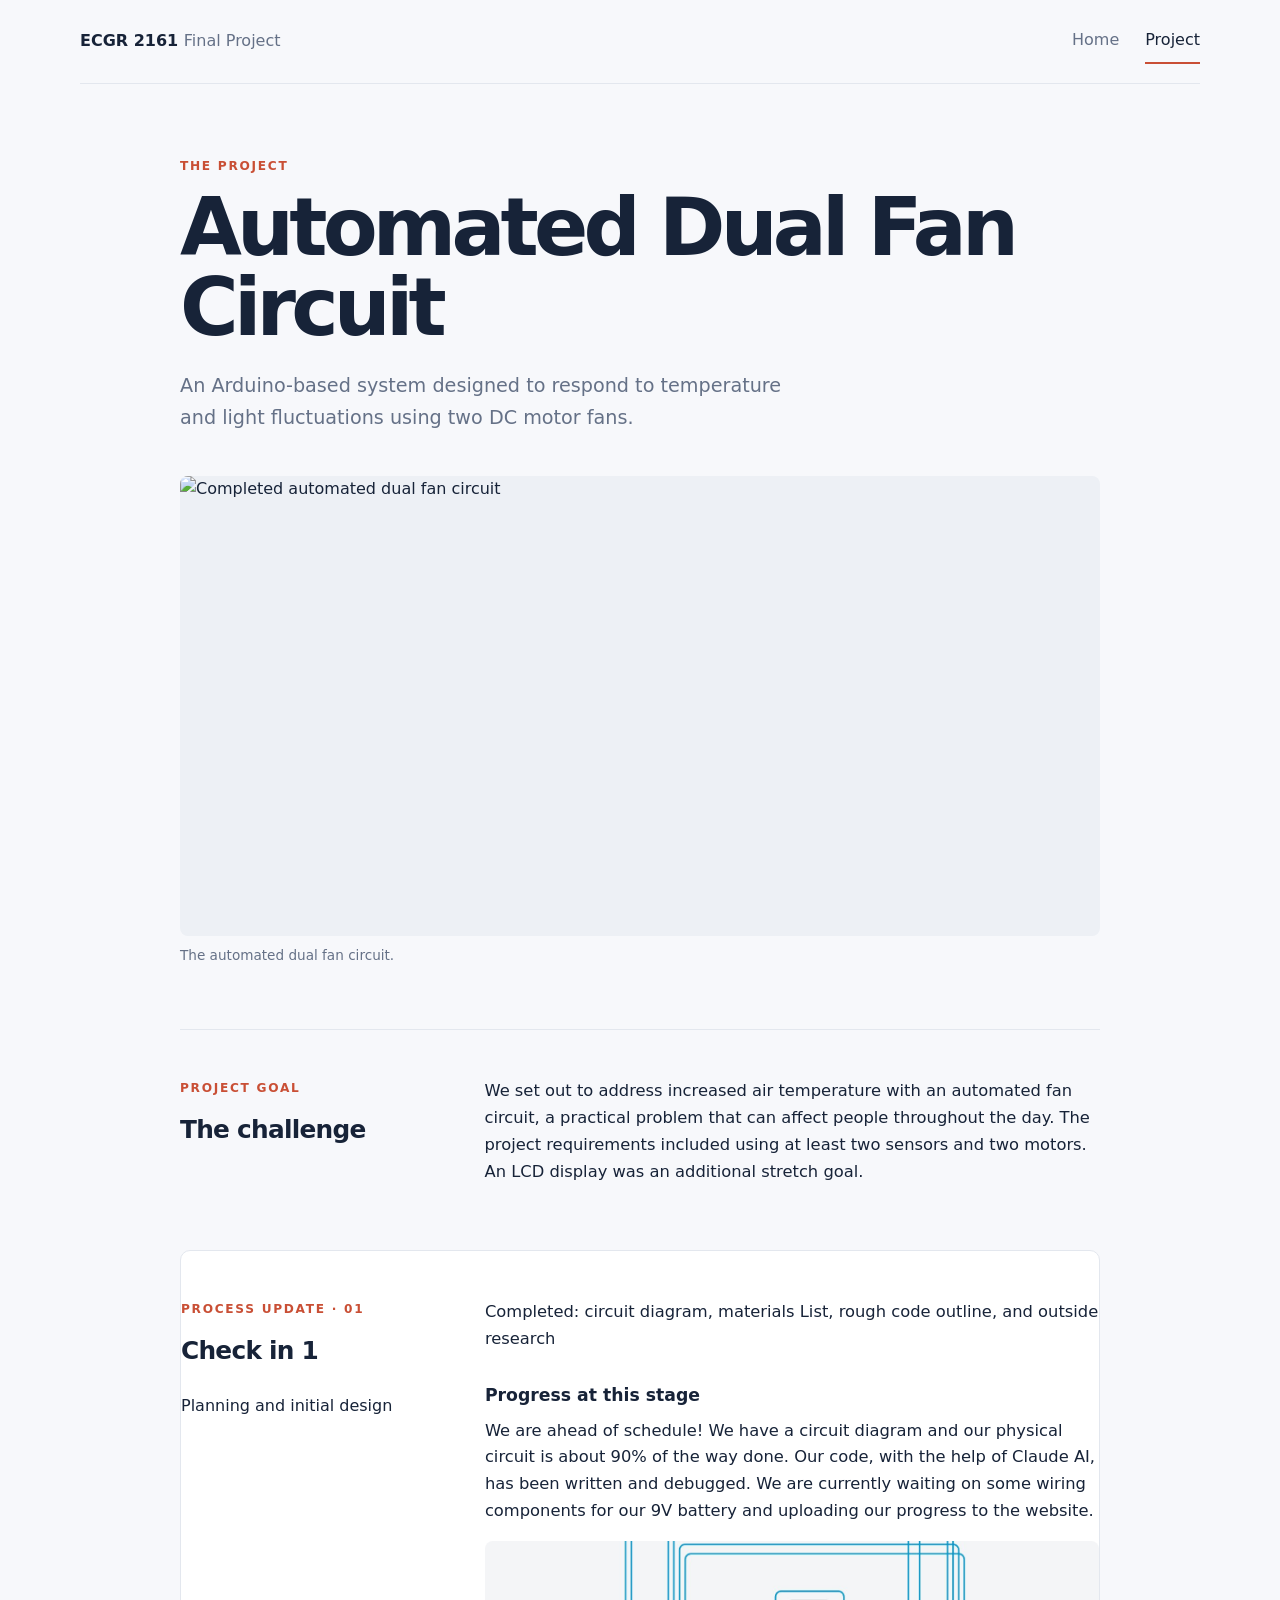
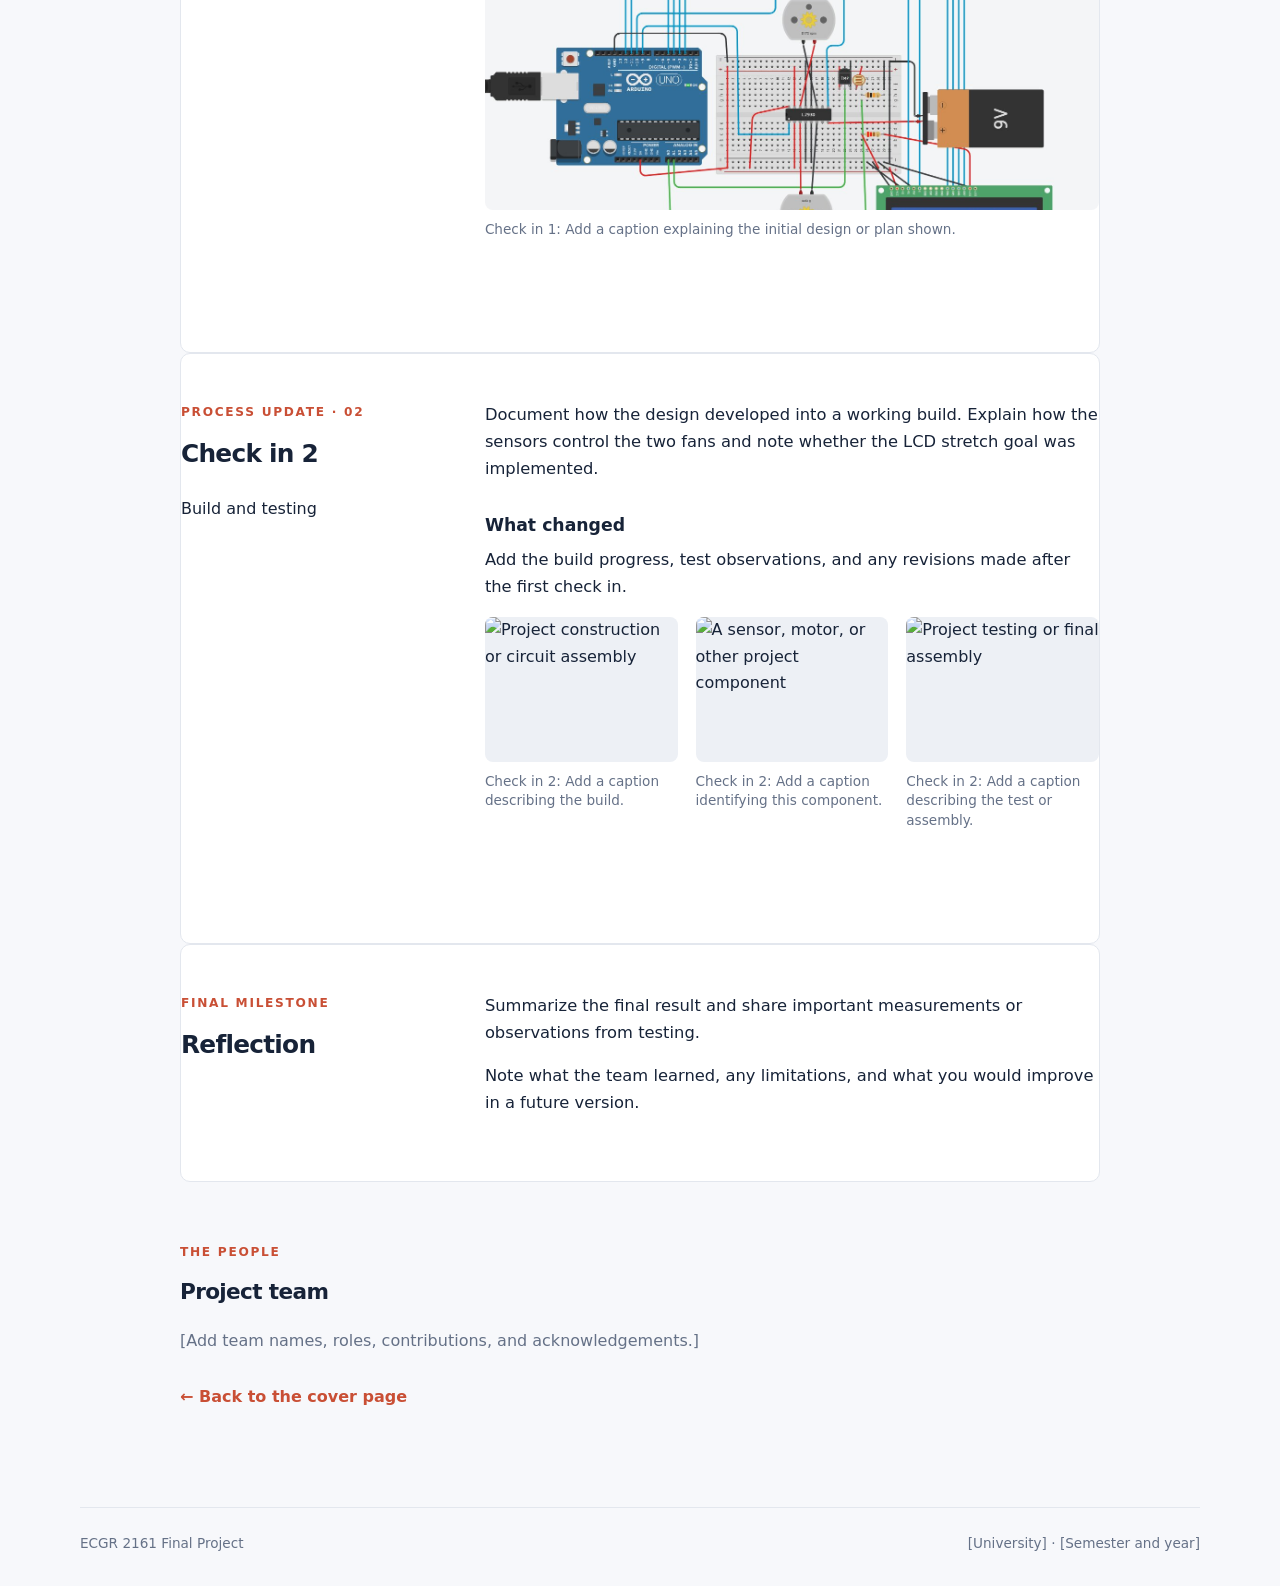
==== commit d9be38a3: "Update project progress details in project.html" ====
--- a/project.html
+++ b/project.html
@@ -47,7 +47,8 @@
         <div class="detail-copy">
           <p>Completed: circuit diagram, materials List, rough code outline, and outside research</p>
           <h3>Progress at this stage</h3>
-          <p>Add the design decisions, early circuit plan, and any challenges identified during initial planning.</p>
+          <p>We are ahead of schedule! We have a circuit diagram and our physical circuit is about 90% of the way done. Our code, with the help of Claude AI, has been written and debugged. We are currently waiting on some wiring components for our 9V battery and uploading our progress to the website.
+</p>
           <figure class="wide-photo">
             <img src="Screenshot 2026-11-23 091937.jpg" alt="Initial circuit plan or project design">
             <figcaption>Check in 1: Add a caption explaining the initial design or plan shown.</figcaption>
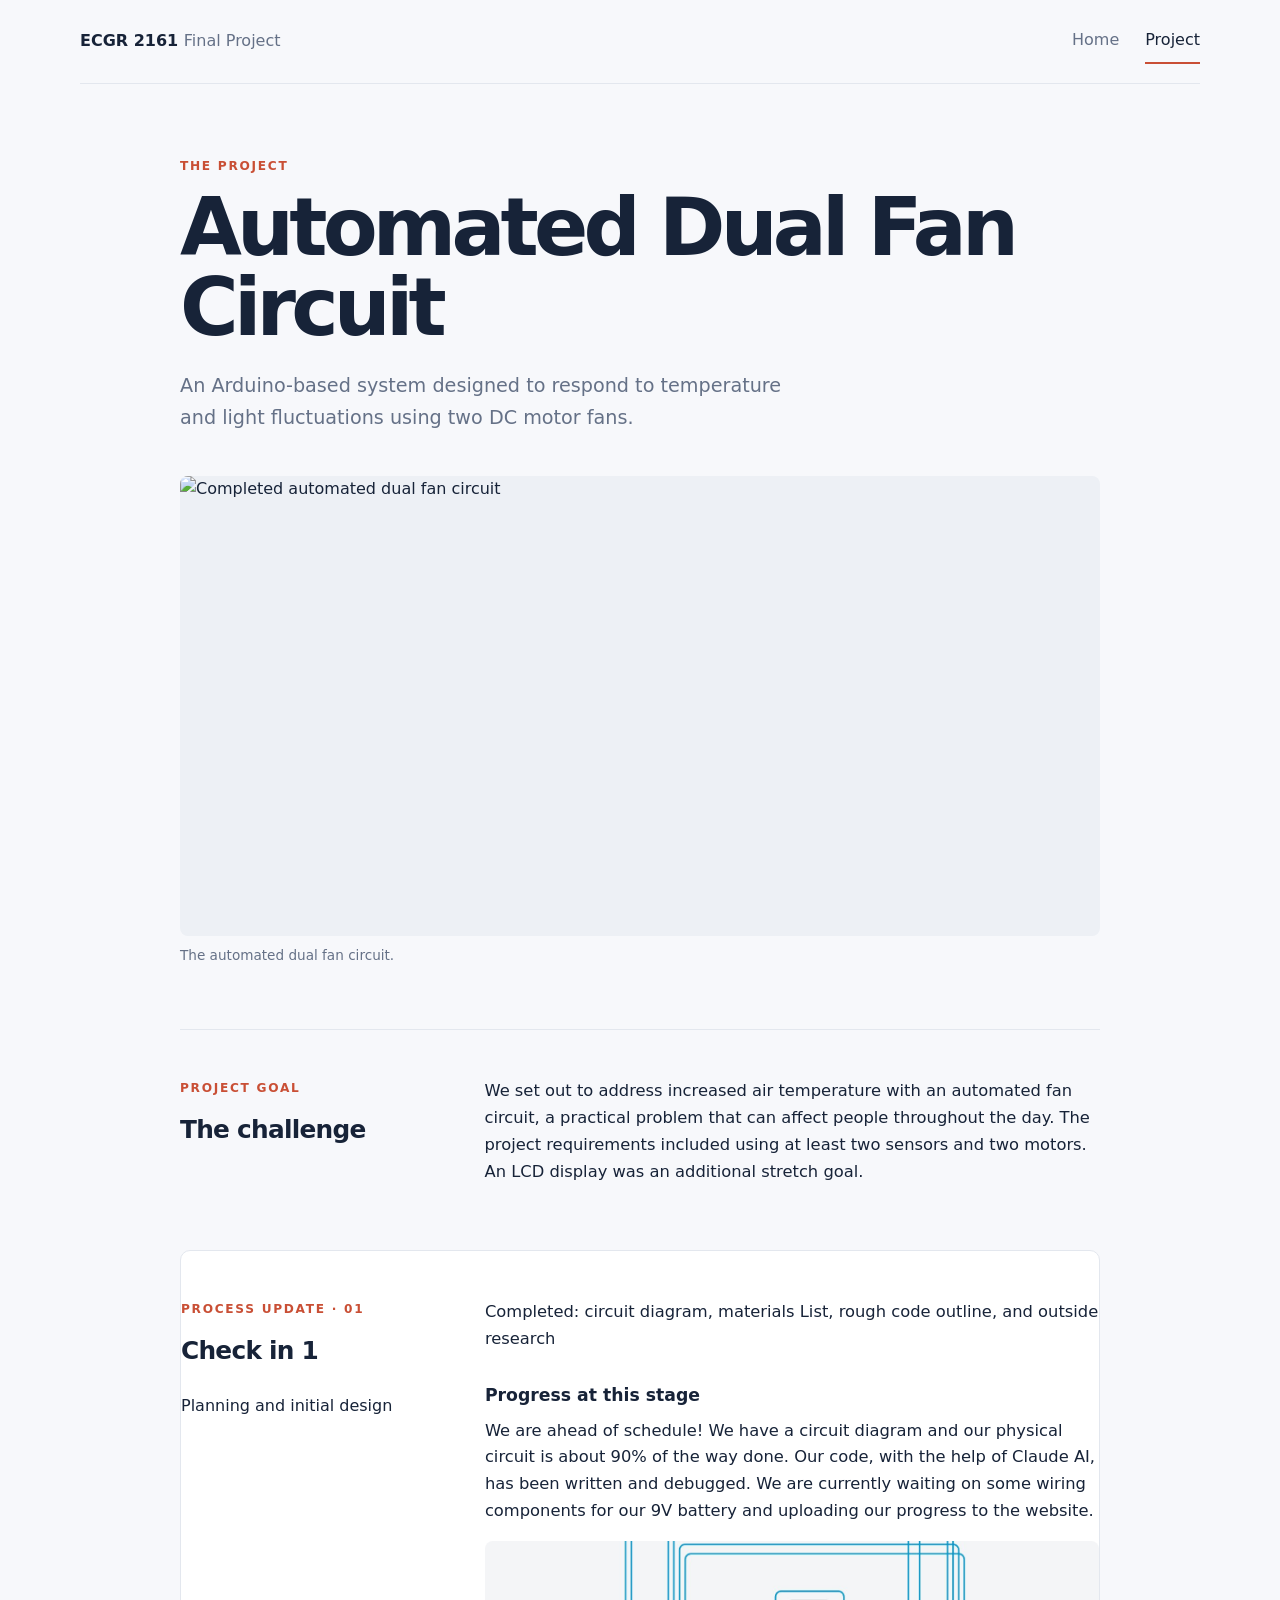
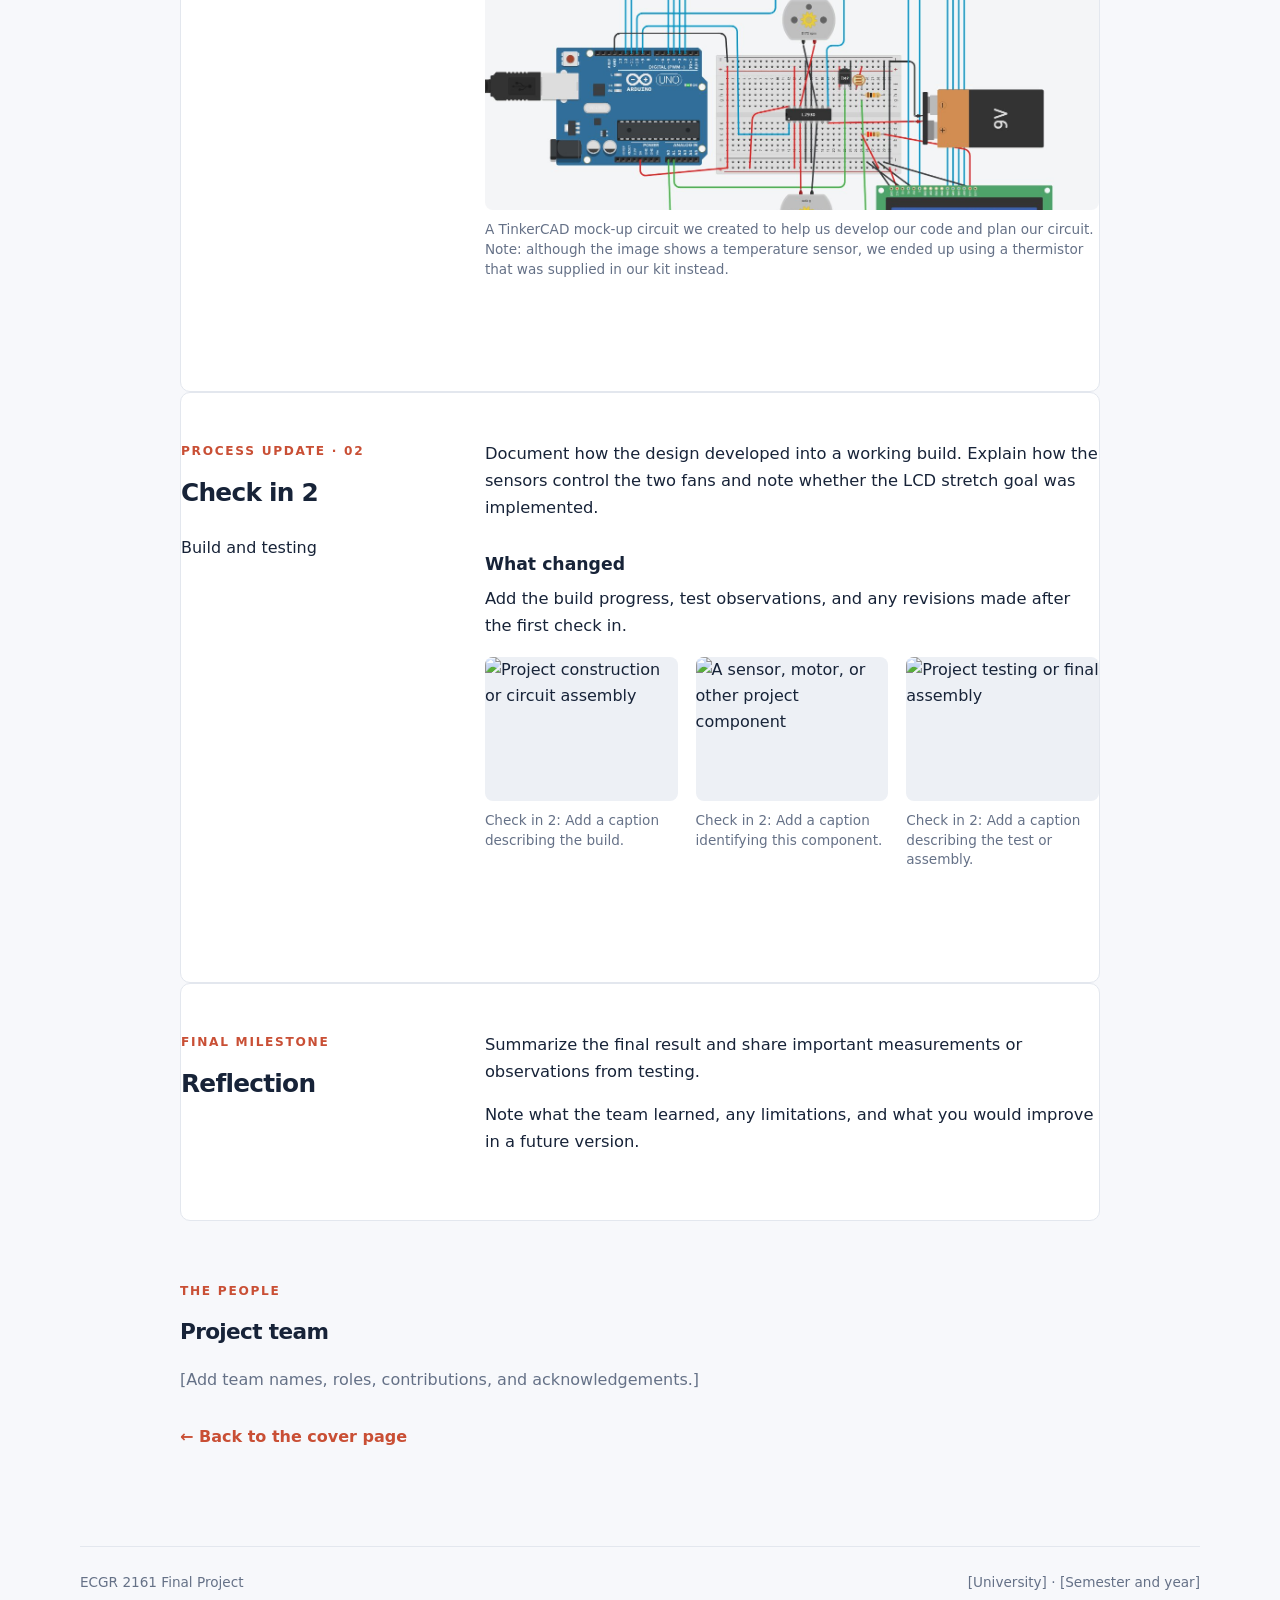
==== commit 8836f1c2: "Revise figcaption for circuit mock-up image Updated figcaption to provide detailed explanation of th" ====
--- a/project.html
+++ b/project.html
@@ -51,7 +51,7 @@
 </p>
           <figure class="wide-photo">
             <img src="Screenshot 2026-11-23 091937.jpg" alt="Initial circuit plan or project design">
-            <figcaption>Check in 1: Add a caption explaining the initial design or plan shown.</figcaption>
+            <figcaption>A TinkerCAD mock-up circuit we created to help us develop our code and plan our circuit. Note: although the image shows a temperature sensor, we ended up using a thermistor that was supplied in our kit instead.</figcaption>
           </figure>
         </div>
       </article>
